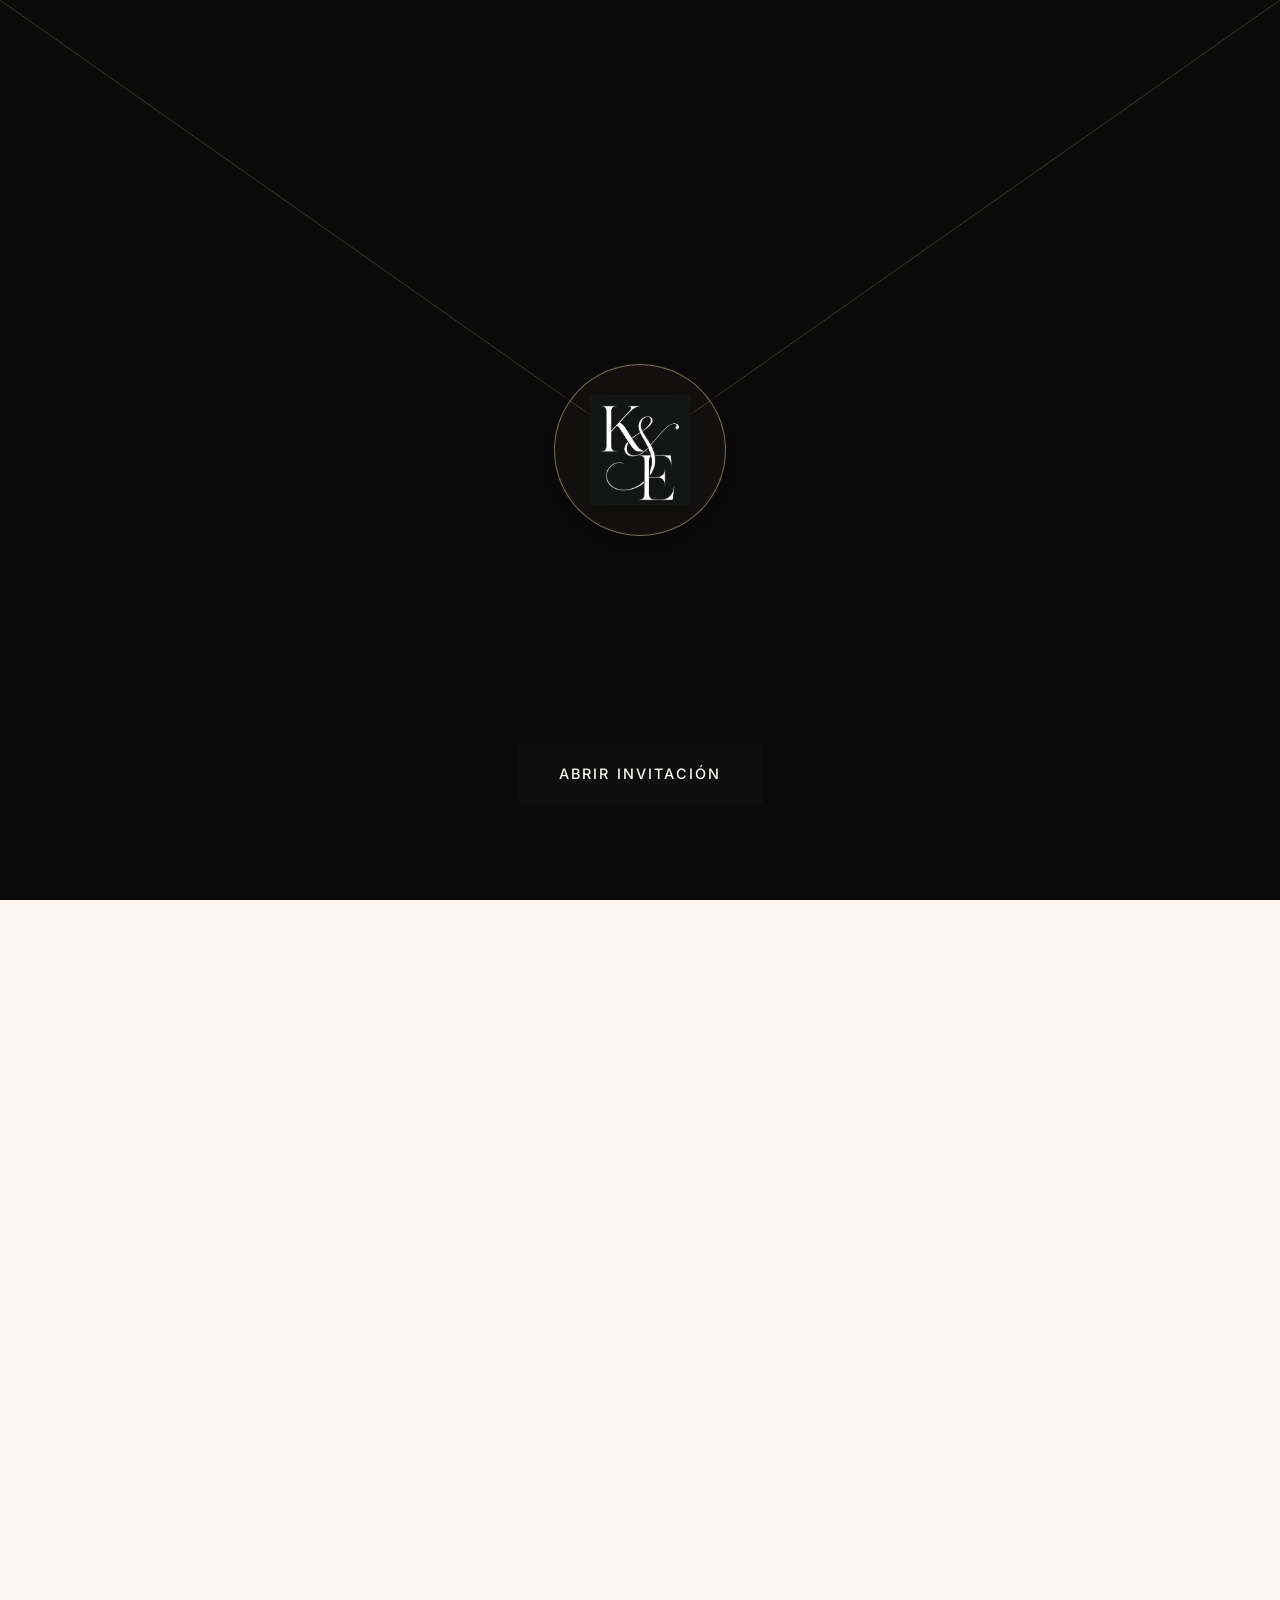
==== index.html @ 010a0eb9 "Audio: self-hosted mp3 en el repo (5MB) - Agrega assets/audio/volvi-a-nacer.mp3 - <audio> vuelve a l" ====
<!DOCTYPE html>
<html lang="es-SV">
<head>
  <meta charset="UTF-8">
  <meta name="viewport" content="width=device-width, initial-scale=1.0, viewport-fit=cover">
  <meta name="theme-color" content="#0A0A0A">
  <meta name="description" content="Karlita Cárcamo & Edgardo Zamora · Domingo 16 de agosto de 2026 · Hilton San Salvador">
  <meta name="robots" content="noindex, nofollow">

  <meta property="og:title" content="Karlita & Edgardo · 16.08.2026">
  <meta property="og:description" content="Nuestra boda. Hilton San Salvador.">
  <meta property="og:image" content="https://zcwedding.com/assets/og.png">
  <meta property="og:image:width" content="1200">
  <meta property="og:image:height" content="630">
  <meta property="og:type" content="website">
  <meta property="og:url" content="https://zcwedding.com">
  <meta property="og:locale" content="es_SV">
  <meta name="twitter:card" content="summary_large_image">
  <meta name="twitter:image" content="https://zcwedding.com/assets/og.png">

  <title>Karlita & Edgardo · 16 · 08 · 2026</title>

  <link rel="icon" type="image/png" href="/assets/monograma.png">

  <link rel="preconnect" href="https://fonts.googleapis.com">
  <link rel="preconnect" href="https://fonts.gstatic.com" crossorigin>
  <link rel="stylesheet" href="https://fonts.googleapis.com/css2?family=DM+Serif+Display:ital@0;1&family=Inter:wght@400;500;600&family=Cormorant+Garamond:ital,wght@0,400;0,500;0,600;1,400;1,500&display=swap">

  <link rel="stylesheet" href="/styles/main.css">
</head>
<body class="no-scroll">

  <!-- ─────────────────────────────────────────────
       Pantalla de Entrada (Entry Overlay)
       Resuelve el bloqueo de autoplay de audio.
       ───────────────────────────────────────────── -->
  <div class="entry-overlay" id="entry-overlay">
    <!-- Solapa: 2 líneas diagonales desde el centro hasta las esquinas superiores + sello.
         Se levanta rotando con el borde superior de la pantalla como pivote. -->
    <div class="entry-flap" id="entry-flap" aria-hidden="true">
      <svg class="entry-flap__lines" viewBox="0 0 100 100" preserveAspectRatio="none">
        <line x1="0" y1="0" x2="50" y2="50" />
        <line x1="100" y1="0" x2="50" y2="50" />
      </svg>
      <div class="entry-flap__seal">
        <img src="/assets/monograma.png" alt="Karlita & Edgardo">
      </div>
    </div>

    <div class="entry-overlay__content">
      <button class="btn btn--solid" id="btn-open-invite">Abrir Invitación</button>
    </div>
  </div>

  <!-- ─────────────────────────────────────────────
       Reproductor de música de fondo
       Audio MP3 self-hosted (sin dependencias externas).
       Cuelga fija en la esquina; el usuario decide cuándo activar.
       ───────────────────────────────────────────── -->
  <div class="music-player" id="music-player" data-state="paused">
    <button class="music-player__btn" id="music-toggle" type="button" aria-label="Reproducir música de fondo">
      <span class="music-player__icon" aria-hidden="true">
        <svg class="icon-play" width="14" height="14" viewBox="0 0 14 14" fill="currentColor"><path d="M3 1.5v11l9-5.5z"/></svg>
        <svg class="icon-pause" width="14" height="14" viewBox="0 0 14 14" fill="currentColor"><path d="M3 1.5h3v11H3zm5 0h3v11H8z"/></svg>
      </span>
      <span class="music-player__meta">
        <span class="music-player__track">Volví a Nacer</span>
        <span class="music-player__artist">Carlos Vives</span>
      </span>
    </button>
    <audio id="bg-audio" src="/assets/audio/volvi-a-nacer.mp3" preload="auto" loop playsinline></audio>
  </div>

  <!-- ─────────────────────────────────────────────
       1. HERO · Tarjeta de invitación
       ───────────────────────────────────────────── -->
  <section class="hero" id="hero">
    <div class="hero__bg" aria-hidden="true"></div>
    <div class="hero__overlay" aria-hidden="true"></div>

    <div class="hero__inner">
      <h1 class="hero__title">
        <span class="hero__title-line">KARLITA</span>
        <span class="hero__title-amp" aria-hidden="true">&</span>
        <span class="hero__title-line">EDGARDO</span>
      </h1>
      <p class="hero__tagline">Nos casamos</p>
    </div>
  </section>

  <!-- ─────────────────────────────────────────────
       2. PADRES · Bendición
       ───────────────────────────────────────────── -->
  <section class="parents" id="padres">
    <p class="kicker">Con la bendición de nuestros padres</p>

    <div class="parents__grid">
      <div class="parents__col">
        <p class="parents__role">Padres de la novia</p>
        <p class="parents__name">Carlos Rubén Cárcamo</p>
        <p class="parents__name">Graciela Margarita de Cárcamo <span class="parents__cross" aria-label="finada">†</span></p>
      </div>

      <div class="parents__divider" aria-hidden="true"></div>

      <div class="parents__col">
        <p class="parents__role">Padres del novio</p>
        <p class="parents__name">Edgard Armando Zamora</p>
        <p class="parents__name">Julia del Carmen de Zamora</p>
      </div>
    </div>
  </section>

  <!-- ─────────────────────────────────────────────
       3. SAVE THE DATE · Invitación + cuenta regresiva
       ───────────────────────────────────────────── -->
  <section class="save-date" id="save-the-date">
    <div class="save-date__bg" aria-hidden="true"></div>
    <div class="save-date__overlay" aria-hidden="true"></div>
    <div class="save-date__inner">
      <p class="kicker kicker--light save-date__kicker">Acompáñanos a celebrar el día más importante de nuestras vidas</p>

      <div class="save-date__body">
      <p class="save-date__date">Domingo 16 de agosto de 2026 · 4:00 PM</p>
      <p class="save-date__place">Hotel Hilton, San Salvador</p>

      <div class="timer" id="timer" aria-live="polite">
        <div class="timer__unit">
          <span class="timer__num" data-unit="days">—</span>
          <span class="timer__label">Días</span>
        </div>
        <div class="timer__sep" aria-hidden="true"></div>
        <div class="timer__unit">
          <span class="timer__num" data-unit="hours">—</span>
          <span class="timer__label">Horas</span>
        </div>
        <div class="timer__sep" aria-hidden="true"></div>
        <div class="timer__unit">
          <span class="timer__num" data-unit="minutes">—</span>
          <span class="timer__label">Minutos</span>
        </div>
        <div class="timer__sep" aria-hidden="true"></div>
        <div class="timer__unit">
          <span class="timer__num" data-unit="seconds">—</span>
          <span class="timer__label">Segundos</span>
        </div>
      </div>

      <div class="save-date__actions">
        <a class="btn btn--ghost-light" href="#" id="btn-google-cal" target="_blank" rel="noopener">Agregar a Google Calendar</a>
      </div>
      </div>
    </div>
  </section>

  <!-- ─────────────────────────────────────────────
       5. STORY · Tres capítulos visuales
       ───────────────────────────────────────────── -->
  <section class="story" id="historia">
    <article class="story__chapter">
      <figure class="story__figure">
        <img src="/photos/story-1.jpg" alt="" loading="lazy">
      </figure>
      <div class="story__copy">
        <p class="kicker">Capítulo I</p>
        <h3 class="story__heading">Un sí en cada sonrisa</h3>
        <p class="story__body">Hay días que parecen comunes hasta que ya no lo son. El nuestro fue uno de esos.</p>
      </div>
    </article>

    <article class="story__chapter story__chapter--reverse">
      <figure class="story__figure">
        <img src="/photos/story-2.jpg" alt="" loading="lazy">
      </figure>
      <div class="story__copy">
        <p class="kicker">Capítulo II</p>
        <h3 class="story__heading">La complicidad</h3>
        <p class="story__body">Aprendimos que el amor también es una broma compartida, una mirada que dice todo sin hablar.</p>
      </div>
    </article>

    <article class="story__chapter">
      <figure class="story__figure">
        <img src="/photos/story-3.jpg" alt="" loading="lazy">
      </figure>
      <div class="story__copy">
        <p class="kicker">Capítulo III</p>
        <h3 class="story__heading">Y luego el siempre</h3>
        <p class="story__body">Decidimos que esta historia no termine — solo cambie de capítulo. El próximo se escribe el 16 de agosto.</p>
      </div>
    </article>
  </section>

  <!-- ─────────────────────────────────────────────
       6. DETALLES · Pareo de close-ups
       ───────────────────────────────────────────── -->
  <section class="details" aria-label="Detalles">
    <figure class="details__figure">
      <img src="/photos/detail-1.jpg" alt="" loading="lazy">
    </figure>
    <figure class="details__figure">
      <img src="/photos/detail-2.jpg" alt="" loading="lazy">
    </figure>
  </section>

  <!-- ─────────────────────────────────────────────
       7. ITINERARIO · El día
       ───────────────────────────────────────────── -->
  <section class="agenda" id="itinerario">
    <header class="section__head">
      <p class="kicker">El día</p>
      <h2 class="section__title">Itinerario</h2>
    </header>

    <ol class="agenda__list">
      <li class="agenda__item agenda__item--accent">
        <span class="agenda__time">4:30 <em>PM</em></span>
        <div class="agenda__body">
          <h4>Ceremonia</h4>
          <p>Terraza Mesoamérica</p>
        </div>
      </li>
      <li class="agenda__item">
        <span class="agenda__time">5:30 <em>PM</em></span>
        <div class="agenda__body">
          <h4>Coctel de bienvenida</h4>
          <p>Antesala del Salón Mesoamérica</p>
        </div>
      </li>
      <li class="agenda__item">
        <span class="agenda__time">6:30 <em>PM</em></span>
        <div class="agenda__body">
          <h4>Entrada y primer baile de los esposos</h4>
          <p>Salón Mesoamérica 2 y 3</p>
        </div>
      </li>
      <li class="agenda__item">
        <span class="agenda__time">7:00 <em>PM</em></span>
        <div class="agenda__body">
          <h4>Brindis y cena</h4>
          <p>Salón Mesoamérica 2 y 3</p>
        </div>
      </li>
      <li class="agenda__item">
        <span class="agenda__time">8:00 <em>PM</em></span>
        <div class="agenda__body">
          <h4>Apertura de pista</h4>
          <p>Salón Mesoamérica 2 y 3</p>
        </div>
      </li>
      <li class="agenda__item">
        <span class="agenda__time">9:30 <em>PM</em></span>
        <div class="agenda__body">
          <h4>La hora dulce</h4>
          <p>Pastel y postres</p>
        </div>
      </li>
      <li class="agenda__item">
        <span class="agenda__time">10:00 <em>PM</em></span>
        <div class="agenda__body">
          <h4>Carnaval</h4>
          <p>Salón Mesoamérica 2 y 3</p>
        </div>
      </li>
      <li class="agenda__item">
        <span class="agenda__time">11:00 <em>PM</em></span>
        <div class="agenda__body">
          <h4>Cierre</h4>
        </div>
      </li>
    </ol>
  </section>

  <!-- ─────────────────────────────────────────────
       8. LUGAR · Hilton San Salvador
       ───────────────────────────────────────────── -->
  <section class="venue" id="lugar">
    <div class="venue__media">
      <img src="/photos/venue.jpg" alt="" loading="lazy">
    </div>

    <div class="venue__copy">
      <p class="kicker">El lugar</p>
      <h2 class="section__title">Hilton San Salvador</h2>
      <p class="venue__address">
        Av. Las Magnolias y Bvd. del Hipódromo<br>
        Colonia San Benito · San Salvador, El Salvador
      </p>

      <dl class="venue__detail">
        <dt>Ceremonia</dt>
        <dd>Terraza Mesoamérica</dd>
      </dl>
      <dl class="venue__detail">
        <dt>Recepción</dt>
        <dd>Salón Mesoamérica 2 y 3</dd>
      </dl>

      <a class="btn btn--ghost" href="https://www.google.com/maps/dir/?api=1&destination=Hilton+San+Salvador+El+Salvador" target="_blank" rel="noopener">Cómo llegar</a>
    </div>
  </section>

  <!-- ─────────────────────────────────────────────
       9. DRESS CODE · Formal o Noche Formal
       ───────────────────────────────────────────── -->
  <section class="dress" id="dress-code">
    <div class="dress__media">
      <img src="/photos/dress-code.jpg" alt="" loading="lazy">
    </div>

    <div class="dress__copy">
      <p class="kicker">Etiqueta</p>
      <h2 class="section__title">Formal</h2>
      <p class="dress__lead">Queremos que todos se vean y se sientan increíbles esa noche.</p>

      <ul class="dress__rules">
        <li class="dress__rule">
          <span class="dress__rule-label">Ellas</span>
          <span class="dress__rule-text">Vestido de noche elegante o conjunto de dos piezas. Colores oscuros o metálicos.</span>
        </li>
        <li class="dress__rule">
          <span class="dress__rule-label">Ellos</span>
          <span class="dress__rule-text">Traje oscuro (negro, azul marino o gris marengo), camisa clara, corbata y zapatos de vestir.</span>
        </li>
      </ul>

      <p class="dress__note">Por favor evita blanco, marfil y beige claro — esos tonos los reservamos para la novia.</p>

      <a class="btn btn--ghost" href="https://www.pinterest.com/karlacarcamo030/boda-egakarlita/?invite_code=60cd8a89016248ddac18e7e036de8149&sender=439523382292173912" id="btn-pinterest" target="_blank" rel="noopener">Ver inspiración en Pinterest →</a>
    </div>
  </section>

  <!-- ─────────────────────────────────────────────
       10. MESA DE REGALOS · Lluvia de sobres
       ───────────────────────────────────────────── -->
  <section class="gift">
    <div class="gift__inner">
      <p class="kicker">Muestras de afecto</p>
      <h2 class="section__title">Lluvia de sobres</h2>
      <p>Tu presencia es el mejor regalo que podríamos pedir. Si deseas acompañarnos con un detalle, agradecemos de corazón tu gesto en regalo de sobre el día del evento.</p>
    </div>
  </section>

  <!-- ─────────────────────────────────────────────
       11. SOLO ADULTOS · Nota
       ───────────────────────────────────────────── -->
  <aside class="note" aria-label="Nota">
    <p class="note__text">Una noche pensada para adultos. Gracias por entenderlo.</p>
  </aside>

  <!-- ─────────────────────────────────────────────
       12. RSVP · Confirmación de asistencia
       ───────────────────────────────────────────── -->
  <section class="rsvp" id="rsvp">
    <header class="section__head">
      <p class="kicker">Confirmar asistencia</p>
      <h2 class="section__title">¿Nos acompañas?</h2>
      <p class="section__sub">Por favor confirma antes del <strong>19 de julio de 2026</strong>.</p>
    </header>

    <form class="rsvp__form" id="rsvp-form" novalidate>
      <!-- Selector de asistencia -->
      <div class="form-group">
        <label>¿Podrás acompañarnos?</label>
        <div class="attendance-toggle">
          <label class="attendance-option">
            <input type="radio" name="attendance" value="yes" required>
            <span class="attendance-box">Asistiré</span>
          </label>
          <label class="attendance-option">
            <input type="radio" name="attendance" value="no" required>
            <span class="attendance-box">No podré asistir</span>
          </label>
        </div>
      </div>

      <!-- Campos condicionales para el "SÍ" -->
      <div id="rsvp-yes-fields" class="rsvp-conditional" style="display: none;">
        <p class="rsvp__thanks">¡Qué alegría que nos acompañes! Por favor llena tus datos:</p>
        <div class="form-grid">
          <div class="form-group">
            <label for="first-name">Nombre</label>
            <input type="text" id="first-name" name="first-name" placeholder="Tu nombre">
          </div>
          <div class="form-group">
            <label for="last-name">Apellido</label>
            <input type="text" id="last-name" name="last-name" placeholder="Tu apellido">
          </div>
        </div>

        <div class="form-group">
          <label for="email">Correo electrónico</label>
          <input type="email" id="email" name="email" placeholder="tucorreo@ejemplo.com" autocomplete="email">
        </div>

        <div class="form-group">
          <label for="phone">Número de teléfono</label>
          <input type="tel" id="phone" name="phone" placeholder="7000-0000">
        </div>

        <div class="form-group">
          <label for="yes-message">Puedes felicitar a los novios acá</label>
          <textarea id="yes-message" name="yes-message" rows="3" placeholder="Escribe tu mensaje..."></textarea>
        </div>
      </div>

      <!-- Campos condicionales para el "NO" -->
      <div id="rsvp-no-fields" class="rsvp-conditional" style="display: none;">
        <p class="rsvp__thanks">Te extrañaremos, pero gracias por informarnos. Déjanos tus datos:</p>
        <div class="form-grid">
          <div class="form-group">
            <label for="no-first-name">Nombre</label>
            <input type="text" id="no-first-name" name="no-first-name" placeholder="Tu nombre">
          </div>
          <div class="form-group">
            <label for="no-last-name">Apellido</label>
            <input type="text" id="no-last-name" name="no-last-name" placeholder="Tu apellido">
          </div>
        </div>
        <div class="form-group">
          <label for="no-message">Puedes felicitar a los novios acá</label>
          <textarea id="no-message" name="no-message" rows="3" placeholder="Escribe tu mensaje..."></textarea>
        </div>
      </div>

      <button type="submit" class="btn btn--solid" id="btn-rsvp-submit">Enviar respuesta</button>

      <p class="form-mock-note">Tu confirmación ayuda a Karlita y Edgardo a planificar mejor los detalles.</p>
    </form>
  </section>

  <!-- ─────────────────────────────────────────────
       13. SUGERENCIA DE CANCIÓN
       ───────────────────────────────────────────── -->
  <section class="music-suggestion" id="musica">
    <div class="music-suggestion__media">
      <img src="/photos/music.jpg" alt="" loading="lazy">
    </div>

    <div class="music-suggestion__copy">
      <p class="kicker">Tu canción para la fiesta</p>
      <h2 class="section__title">Sugiere una canción</h2>
      <p>Cuéntanos qué quieres bailar esa noche. Karlita y Edgardo revisan cada sugerencia antes de agregarla al playlist.</p>

      <!-- Gate de login (visible sin sesión) -->
      <div class="auth-gate" data-auth-gate hidden>
        <p class="auth-gate__text">Inicia sesión con Google para sugerir canciones.</p>
        <button type="button" class="btn btn--google" data-google-login>
          <svg class="g-icon" width="18" height="18" viewBox="0 0 18 18" aria-hidden="true"><path fill="#4285F4" d="M17.64 9.2c0-.64-.06-1.25-.16-1.84H9v3.48h4.84a4.14 4.14 0 0 1-1.8 2.72v2.26h2.92c1.7-1.57 2.68-3.88 2.68-6.62z"/><path fill="#34A853" d="M9 18c2.43 0 4.47-.8 5.96-2.18l-2.92-2.26c-.8.54-1.84.86-3.04.86-2.34 0-4.32-1.58-5.02-3.7H.96v2.34A9 9 0 0 0 9 18z"/><path fill="#FBBC05" d="M3.98 10.72a5.4 5.4 0 0 1 0-3.44V4.94H.96a9 9 0 0 0 0 8.12l3.02-2.34z"/><path fill="#EA4335" d="M9 3.58c1.32 0 2.5.46 3.44 1.35l2.58-2.58A9 9 0 0 0 .96 4.94l3.02 2.34C4.68 5.16 6.66 3.58 9 3.58z"/></svg>
          Continuar con Google
        </button>
        <p class="auth-gate__msg" data-auth-msg aria-live="polite"></p>
      </div>

      <!-- Contenido protegido (visible con sesión) -->
      <div class="auth-protected" data-auth-protected hidden>
        <form class="music-suggestion__form" id="song-form" novalidate>
          <div class="form-group">
            <label for="song-search">Buscar en Spotify</label>
            <input type="text" id="song-search" name="song-search" placeholder="Nombre de la canción o artista">
          </div>
          <button type="submit" class="btn btn--ghost">Buscar</button>
        </form>
        <ul class="song-results" id="song-results" aria-live="polite"></ul>
        <p class="song-feedback" id="song-feedback" aria-live="polite"></p>
      </div>
    </div>
  </section>

  <!-- ─────────────────────────────────────────────
       14. GALERÍA · Adelanto
       ───────────────────────────────────────────── -->
  <section class="gallery-teaser">
    <div class="gallery-teaser__media">
      <img src="/photos/gallery-teaser.jpg" alt="" loading="lazy">
    </div>

    <div class="gallery-teaser__copy">
      <p class="kicker">Galería</p>
      <h2 class="section__title">Tus fotos del día</h2>
      <p>Después de la boda podrás subir tus fotos y verlas en una galería privada. Karlita y Edgardo verán todas las que tomaron sus invitados.</p>
      <a class="btn btn--ghost" href="/gallery.html">Abrir galería</a>
    </div>
  </section>

  <!-- ─────────────────────────────────────────────
       15. CIERRE · Nos vemos
       ───────────────────────────────────────────── -->
  <section class="closing">
    <div class="closing__bg" aria-hidden="true"></div>
    <div class="closing__overlay" aria-hidden="true"></div>

    <div class="closing__inner">
      <p class="kicker kicker--light">Nos vemos en nuestra boda</p>
      
      <div class="closing__logo-container">
        <img src="/assets/monograma.png" alt="Karlita & Edgardo Logo" class="closing__logo">
      </div>

      <div class="closing__footer-info">
        <p class="footer__date">16 · 08 · 2026</p>
        <p class="footer__credit">San Salvador, El Salvador</p>
      </div>
    </div>
  </section>

  <script src="/scripts/config.js"></script>
  <script src="/scripts/main.js" defer></script>
  <script src="/scripts/auth.js" type="module"></script>
</body>
</html>
---- styles/main.css ----
/* ============================================================
   Karlita & Edgardo · 16.08.2026
   Estilos principales — fase 1 (estática, sin animaciones)
   ============================================================ */

/* -----------------------------
   1. TOKENS DE DISEÑO
   ----------------------------- */

:root {
  /* Paleta — blanco y negro con acentos dorados restraint */
  --black: #0A0A0A;
  --white: #FFFFFF;
  --paper: #FAF7F2;
  --paper-deep: #F2EDE4;
  --ink: #0E0E0E;
  --ink-soft: #2A2A2A;
  --grey-100: #ECEAE5;
  --grey-200: #D8D4CC;
  --grey-300: #B8B3A9;
  --grey-500: #6F6A60;
  --grey-700: #2F2C26;

  /* Dorado — siempre comedido, nunca chillón */
  --gold: #B89758;
  --gold-light: #D4B57F;
  --gold-dark: #8E723F;

  /* Tipografía */
  --font-display: "DM Serif Display", "Playfair Display", Georgia, serif;
  --font-italic: "Cormorant Garamond", "DM Serif Display", Georgia, serif;
  --font-body: "Inter", system-ui, -apple-system, "Segoe UI", sans-serif;

  --type-mega: clamp(4.5rem, 16vw, 14rem);
  --type-display-1: clamp(3rem, 8vw, 6rem);
  --type-display-2: clamp(2.25rem, 5vw, 4rem);
  --type-display-3: clamp(1.5rem, 3vw, 2.25rem);
  --type-h3: clamp(1.5rem, 2.5vw, 2rem);
  --type-body: 1.0625rem;
  --type-small: 0.9375rem;
  --type-caption: 0.8125rem;
  --type-kicker: 0.6875rem;

  --tracking-tight: -0.02em;
  --tracking-normal: 0;
  --tracking-wide: 0.04em;
  --tracking-display: 0.22em;
  --tracking-mega: 0.4em;

  --leading-tight: 1.05;
  --leading-snug: 1.25;
  --leading-normal: 1.5;
  --leading-loose: 1.7;

  /* Espaciado */
  --s-1: 0.25rem;
  --s-2: 0.5rem;
  --s-3: 0.75rem;
  --s-4: 1rem;
  --s-5: 1.5rem;
  --s-6: 2rem;
  --s-7: 2.5rem;
  --s-8: 3rem;
  --s-10: 4rem;
  --s-12: 6rem;
  --s-14: 7rem;
  --s-16: 8rem;
  --s-20: 10rem;
  --s-24: 14rem;
  --s-32: 18rem;

  /* Layout */
  --max-width: 1280px;
  --max-text: 42rem;
  --gutter: clamp(1.25rem, 5vw, 5rem);

  /* Easings (definidos ahora, se usan en fase 3) */
  --ease-out: cubic-bezier(0.23, 1, 0.32, 1);
  --ease-in-out: cubic-bezier(0.77, 0, 0.175, 1);
  --ease-drawer: cubic-bezier(0.32, 0.72, 0, 1);

  /* Transiciones cortas — solo hover/press */
  --t-fast: 160ms;
  --t-base: 220ms;
  --t-slow: 400ms;

  /* Sombra de texto para legibilidad sobre fotos oscuras */
  --text-shadow-soft: 0 1px 8px rgba(0,0,0,0.55), 0 2px 20px rgba(0,0,0,0.3);
  --text-shadow-strong: 0 1px 4px rgba(0,0,0,0.7), 0 3px 16px rgba(0,0,0,0.45);

  /* Blanco sobre foto — elegante, sin ser crudo */
  --on-photo-primary:   rgba(255,255,255,0.97);
  --on-photo-secondary: rgba(255,255,255,0.82);
  --on-photo-muted:     rgba(255,255,255,0.58);

  /* Fotos — variables para permitir override por sección o tema */
  --photo-hero: url("/photos/hero.jpg");
  --photo-monogram: url("/photos/monogram-bg.jpg");
  --photo-countdown: url("/photos/countdown.jpg");
  --photo-closing: url("/photos/closing.jpg");
  --photo-footer: url("/photos/footer.jpg");
}

/* -----------------------------
   2. RESET + BASE
   ----------------------------- */

*,
*::before,
*::after {
  box-sizing: inherit;
  margin: 0;
  padding: 0;
}

html {
  box-sizing: border-box;
  scroll-behavior: smooth;
  overflow-x: hidden;
  -webkit-text-size-adjust: 100%;
}

body {
  font-family: var(--font-body);
  font-size: var(--type-body);
  line-height: var(--leading-normal);
  color: var(--ink);
  background: var(--paper);
  -webkit-font-smoothing: antialiased;
  -moz-osx-font-smoothing: grayscale;
  text-rendering: optimizeLegibility;
  font-feature-settings: "kern" 1, "liga" 1, "calt" 1;
  font-optical-sizing: auto;
  overflow-x: hidden;
  min-width: 320px;
}

/* Headings and serif display take additional opentype features */
h1, h2, h3, h4, h5, h6,
.section__title,
.story__heading,
.countdown__date,
.names-display__type,
.parents__name,
.agenda__time,
.venue__detail dd,
.footer__date,
.timer__num {
  font-feature-settings: "kern" 1, "liga" 1, "dlig" 1, "calt" 1;
}

/* Numbers: lining tabular figures so the countdown and agenda don't wobble */
.timer__num,
.agenda__time,
.footer__date,
.hero__date {
  font-variant-numeric: lining-nums tabular-nums;
}

.no-scroll {
  overflow: hidden !important;
  height: 100vh;
}

/* ─────────────────────────────────────────────
   PANTALLA DE ENTRADA
   ───────────────────────────────────────────── */

.entry-overlay {
  position: fixed;
  inset: 0;
  background: var(--black);
  z-index: 9999;
  display: flex;
  align-items: center;
  justify-content: center;
  text-align: center;
  padding: var(--s-8);
  transition: opacity 1.2s cubic-bezier(0.4, 0, 0.2, 1),
              visibility 1.2s cubic-bezier(0.4, 0, 0.2, 1);
}

.entry-overlay.is-hidden {
  opacity: 0;
  visibility: hidden;
  pointer-events: none;
}

.entry-overlay {
  perspective: 1400px;
  background: transparent;
}

/* Fondo oscuro (la "carta"): se desvanece aparte, NO rota */
.entry-overlay::before {
  content: "";
  position: absolute;
  inset: 0;
  background: var(--black);
  z-index: 0;
  /* El fondo (la "carta") espera a que la solapa termine de abrir (1100ms) y luego revela el hero */
  transition: opacity 650ms var(--ease-out) 1150ms;
}

.entry-overlay__content {
  position: absolute;
  left: 50%;
  bottom: clamp(2rem, 12vh, 6rem);
  transform: translateX(-50%);
  z-index: 2;
  display: flex;
  flex-direction: column;
  align-items: center;
  transition: opacity var(--t-base) var(--ease-out);
}

.entry-overlay .btn {
  padding: 1.15rem 2.5rem;
  font-size: 0.9rem;
  letter-spacing: 0.15em;
}

/* ---- Solapa: SOLO líneas + sello (sin fondo). Rota como una solapa ---- */
.entry-flap {
  position: absolute;
  inset: 0;
  z-index: 1;
  transform-origin: top center;
  transform: rotateX(0deg);
  /* Rota completo (1100ms); el sello+líneas solo se desvanecen al final */
  transition: transform 1100ms var(--ease-in-out), opacity 400ms var(--ease-out) 1150ms;
  will-change: transform;
}

/* Las 2 líneas van del centro a cada esquina superior */
.entry-flap__lines {
  position: absolute;
  inset: 0;
  width: 100%;
  height: 100%;
}

.entry-flap__lines line {
  stroke: var(--gold);
  stroke-opacity: 0.32;
  stroke-width: 1;
  vector-effect: non-scaling-stroke;
}

/* El sello circular, donde convergen las líneas (centro) */
.entry-flap__seal {
  position: absolute;
  top: 50%;
  left: 50%;
  transform: translate(-50%, -50%);
  width: clamp(116px, 24vw, 172px);
  aspect-ratio: 1;
  border-radius: 50%;
  border: 1px solid rgba(212, 181, 127, 0.55);
  display: flex;
  align-items: center;
  justify-content: center;
  background: rgba(212, 181, 127, 0.04);
  box-shadow: 0 0 0 6px rgba(10, 10, 10, 0.5), 0 6px 26px rgba(0, 0, 0, 0.5);
}

.entry-flap__seal img {
  width: 60%;
  filter: invert(1) drop-shadow(0 2px 10px rgba(0, 0, 0, 0.5));
  mix-blend-mode: screen;
}

/* ---- Apertura: las líneas + el sello se levantan hacia afuera ---- */
.entry-overlay.is-opening::before {
  opacity: 0;
}

.entry-overlay.is-opening .entry-flap {
  transform: rotateX(180deg);
  opacity: 0;
}

.entry-overlay.is-opening .entry-overlay__content {
  opacity: 0;
  pointer-events: none;
}

img,
picture,
video {
  display: block;
  max-width: 100%;
  height: auto;
}

button {
  font: inherit;
  color: inherit;
  background: none;
  border: 0;
  cursor: pointer;
}

a {
  color: inherit;
  text-decoration: none;
}

ol,
ul {
  list-style: none;
}

::selection {
  background: var(--gold);
  color: var(--black);
}

/* -----------------------------
   3. PRIMITIVAS REUTILIZABLES
   ----------------------------- */

.kicker {
  font-family: var(--font-body);
  font-size: var(--type-kicker);
  font-weight: 500;
  letter-spacing: var(--tracking-display);
  text-transform: uppercase;
  color: var(--grey-500);
  display: inline-block;
}

.kicker::before,
.kicker::after {
  content: "·";
  margin: 0 var(--s-3);
  color: var(--gold);
}

.kicker--light {
  color: var(--on-photo-secondary);
  text-shadow: var(--text-shadow-soft);
}

.kicker--light::before,
.kicker--light::after {
  color: var(--gold-light);
  text-shadow: none;
}

.section__head {
  text-align: center;
  max-width: var(--max-text);
  margin: 0 auto var(--s-10);
}

.section__title {
  font-family: var(--font-display);
  font-weight: 400;
  font-size: var(--type-display-2);
  line-height: var(--leading-tight);
  letter-spacing: var(--tracking-tight);
  color: var(--ink);
  margin-top: var(--s-4);
  text-wrap: balance;
}

.section__sub {
  margin-top: var(--s-5);
  color: var(--grey-500);
  font-size: var(--type-small);
  line-height: var(--leading-normal);
}

.section__sub strong {
  color: var(--ink);
  font-weight: 500;
}

/* Botones */
.btn {
  display: inline-flex;
  align-items: center;
  justify-content: center;
  gap: var(--s-2);
  padding: 0.95em 2em;
  font-family: var(--font-body);
  font-size: var(--type-small);
  font-weight: 500;
  letter-spacing: var(--tracking-wide);
  text-transform: uppercase;
  border: 1px solid transparent;
  border-radius: 0;
  transition:
    background-color var(--t-fast) var(--ease-out),
    color var(--t-fast) var(--ease-out),
    border-color var(--t-fast) var(--ease-out),
    transform var(--t-fast) var(--ease-out);
  text-align: center;
  white-space: nowrap;
}

.btn:active {
  transform: scale(0.97);
}

.btn--solid {
  background: var(--ink);
  color: var(--paper);
  border-color: var(--ink);
}

.btn--solid:hover {
  background: var(--gold-dark);
  border-color: var(--gold-dark);
}

.btn--ghost {
  background: transparent;
  color: var(--ink);
  border-color: var(--ink);
}

.btn--ghost:hover {
  background: var(--ink);
  color: var(--paper);
}

.btn--ghost-light {
  background: transparent;
  color: var(--paper);
  border-color: var(--paper);
}

.btn--ghost-light:hover {
  background: var(--paper);
  color: var(--ink);
}

/* Marcador de placeholder visible — desaparecerá cuando se conecte el contenido real */
.placeholder {
  margin-top: var(--s-3);
  font-size: var(--type-caption);
  font-style: italic;
  color: var(--gold);
  opacity: 0.7;
}

.form-mock-note {
  margin-top: var(--s-5);
  font-size: var(--type-caption);
  font-style: italic;
  color: var(--grey-300);
}

/* Foco accesible */
:focus-visible {
  outline: 2px solid var(--gold);
  outline-offset: 3px;
}

/* -----------------------------
   4. MONOGRAMA
   ----------------------------- */

.monogram {
  display: inline-flex;
  align-items: baseline;
  gap: var(--s-3);
  font-family: var(--font-italic);
  font-style: italic;
  font-weight: 500;
  font-size: 1.5rem;
  letter-spacing: var(--tracking-wide);
  color: var(--gold);
}

.monogram__letter {
  font-style: italic;
}

.monogram__amp {
  font-family: var(--font-italic);
  font-style: italic;
  font-weight: 400;
  color: var(--gold);
  font-size: 1.4em;
  transform: translateY(-0.1em);
}

.monogram--small {
  font-size: 1.25rem;
}

.monogram--light {
  color: var(--gold-light);
}

/* -----------------------------
   5. REPRODUCTOR DE MÚSICA
   ----------------------------- */

.music-player {
  position: fixed;
  top: clamp(0.75rem, 2vw, 1.5rem);
  right: clamp(0.75rem, 2vw, 1.5rem);
  z-index: 100;
  background: rgba(14, 14, 14, 0.88);
  backdrop-filter: blur(16px);
  -webkit-backdrop-filter: blur(16px);
  border: 1px solid rgba(212, 181, 127, 0.3);
  box-shadow: 0 4px 24px rgba(0, 0, 0, 0.4);
  border-radius: 40px;
  transition: border-color var(--t-base) var(--ease-out),
              box-shadow var(--t-base) var(--ease-out);
}

.music-player:hover {
  border-color: rgba(212, 181, 127, 0.6);
  box-shadow: 0 6px 32px rgba(0, 0, 0, 0.5);
}

.music-player__btn {
  display: flex;
  align-items: center;
  gap: var(--s-3);
  padding: 0.5rem 1rem 0.5rem 0.625rem;
  color: var(--paper);
  transition: opacity var(--t-fast) var(--ease-out);
}

.music-player__btn:hover {
  opacity: 0.9;
}

.music-player__icon {
  display: inline-flex;
  align-items: center;
  justify-content: center;
  width: 26px;
  height: 26px;
  border: 1px solid var(--gold);
  border-radius: 50%;
  color: var(--gold);
  flex-shrink: 0;
}

.music-player__icon .icon-pause {
  display: none;
}

.music-player[data-state="playing"] .icon-play {
  display: none;
}

.music-player[data-state="playing"] .icon-pause {
  display: block;
}

.music-player[data-state="playing"] .music-player__icon {
  background: rgba(212, 181, 127, 0.12);
}

.music-player[data-state="loading"] .music-player__icon {
  animation: music-pulse 1.2s ease-in-out infinite;
}

.music-player[data-state="error"] {
  opacity: 0.5;
  pointer-events: none;
}

@keyframes music-pulse {
  0%, 100% { opacity: 1; }
  50% { opacity: 0.45; }
}

.music-player__meta {
  display: flex;
  flex-direction: column;
  text-align: left;
  line-height: 1.2;
}

.music-player__track {
  font-family: var(--font-italic);
  font-style: italic;
  font-size: 0.875rem;
  color: var(--paper);
}

.music-player__artist {
  font-size: 0.6rem;
  letter-spacing: 0.1em;
  text-transform: uppercase;
  color: var(--gold-light);
}

@media (max-width: 600px) {
  .music-player__meta {
    display: none;
  }
}

/* -----------------------------
   6. HERO
   ----------------------------- */

.hero {
  position: relative;
  min-height: 100vh;
  min-height: 100svh;
  display: flex;
  align-items: flex-end;
  justify-content: center;
  padding: var(--s-10) var(--gutter) clamp(var(--s-10), 9vh, var(--s-16));
  color: var(--paper);
  overflow: hidden;
  isolation: isolate;
}

.hero__bg {
  position: absolute;
  inset: 0;
  background-image: var(--photo-hero);
  background-size: cover;
  background-position: center 45%;
  z-index: -2;
}

.hero__overlay {
  position: absolute;
  inset: 0;
  background: linear-gradient(
    180deg,
    rgba(10, 10, 10, 0.55) 0%,
    rgba(10, 10, 10, 0.25) 35%,
    rgba(10, 10, 10, 0.45) 75%,
    rgba(10, 10, 10, 0.75) 100%
  );
  z-index: -1;
}

.hero__inner {
  text-align: center;
  max-width: min(92vw, 60rem);
  display: flex;
  flex-direction: column;
  align-items: center;
  gap: clamp(var(--s-5), 3vw, var(--s-8));
}

.hero__title {
  font-family: var(--font-display);
  font-weight: 400;
  font-size: clamp(1.5rem, 6.4vw, 7rem);
  line-height: 1;
  letter-spacing: -0.02em;
  color: var(--on-photo-primary);
  display: flex;
  flex-direction: row;
  flex-wrap: nowrap;
  align-items: baseline;
  justify-content: center;
  gap: 0.22em;
  white-space: nowrap;
  text-shadow: var(--text-shadow-strong);
  font-feature-settings: "kern" 1, "liga" 1, "dlig" 1, "ss01" 1;
}

.hero__title-line {
  display: inline-block;
}

.hero__title-amp {
  font-family: var(--font-italic);
  font-style: italic;
  font-weight: 500;
  color: var(--gold-light);
  font-size: 0.78em;
  line-height: 1;
  transform: translateY(-0.06em);
  display: inline-block;
}

.hero__tagline {
  font-family: var(--font-body);
  font-size: clamp(0.875rem, 2.4vw, 1.25rem);
  font-weight: 500;
  letter-spacing: clamp(0.28em, 1vw, 0.5em);
  text-transform: uppercase;
  color: var(--on-photo-primary);
  text-shadow: var(--text-shadow-soft);
  text-indent: clamp(0.28em, 1vw, 0.5em);
}

/* -----------------------------
   7. PADRES
   ----------------------------- */

.parents {
  padding: var(--s-16) var(--gutter);
  text-align: center;
  background: var(--paper);
}

.parents .kicker {
  margin-bottom: var(--s-10);
}

.parents__grid {
  display: grid;
  grid-template-columns: 1fr auto 1fr;
  align-items: center;
  gap: var(--s-10);
  max-width: 56rem;
  margin: 0 auto;
}

.parents__col {
  display: flex;
  flex-direction: column;
  gap: var(--s-3);
}

.parents__role {
  font-size: var(--type-kicker);
  letter-spacing: var(--tracking-display);
  text-transform: uppercase;
  color: var(--grey-500);
  margin-bottom: var(--s-3);
}

.parents__name {
  font-family: var(--font-display);
  font-size: clamp(1.125rem, 1.6vw, 1.5rem);
  font-weight: 400;
  line-height: var(--leading-snug);
  letter-spacing: var(--tracking-tight);
  color: var(--ink);
}

.parents__cross {
  color: var(--gold);
  font-style: normal;
  margin-left: 0.15em;
}

.parents__divider {
  width: 1px;
  height: 80px;
  background: var(--grey-200);
}

@media (max-width: 720px) {
  .parents__grid {
    grid-template-columns: 1fr;
    gap: var(--s-8);
  }
  .parents__divider {
    width: 80px;
    height: 1px;
    margin: 0 auto;
  }
}

/* -----------------------------
   SECTION 3: SAVE THE DATE + cuenta regresiva
   ----------------------------- */

.save-date {
  position: relative;
  min-height: 100vh;
  min-height: 100svh;
  display: flex;
  align-items: stretch;
  padding: clamp(var(--s-8), 7vw, var(--s-12)) var(--gutter) clamp(var(--s-10), 8vw, var(--s-14));
  background: var(--black);
  color: var(--paper);
  text-align: center;
  overflow: hidden;
  isolation: isolate;
}

.save-date__bg {
  position: absolute;
  inset: 0;
  /* Encuadre: las caras quedan en el tercio superior; el texto vive abajo, despejado */
  background: url('/photos/names-bg.jpg') center 18% / cover no-repeat;
  z-index: -2;
}

.save-date__overlay {
  position: absolute;
  inset: 0;
  background: linear-gradient(
    180deg,
    rgba(10, 10, 10, 0.78) 0%,
    rgba(10, 10, 10, 0.6) 45%,
    rgba(10, 10, 10, 0.82) 100%
  );
  z-index: -1;
}

.save-date__inner {
  flex: 1;
  width: 100%;
  max-width: 60rem;
  margin: 0 auto;
  display: flex;
  flex-direction: column;
  align-items: center;
}

/* Kicker arriba, en una sola línea (desktop) */
.save-date__kicker {
  display: block;
  text-align: center;
  white-space: nowrap;
  max-width: none;
  letter-spacing: 0.14em;
  line-height: 1.6;
}

/* Cuerpo (fecha → botón) anclado al fondo de la sección: la mitad superior
   (caras de los novios) queda despejada */
.save-date__body {
  margin-top: auto;
  padding-top: var(--s-8);
  display: flex;
  flex-direction: column;
  align-items: center;
  gap: var(--s-5);
}

.save-date__date {
  font-family: var(--font-italic);
  font-style: italic;
  font-size: clamp(1.125rem, 2vw, 1.625rem);
  color: var(--gold-light);
  letter-spacing: 0.01em;
  text-shadow: var(--text-shadow-soft);
}

.save-date__place {
  font-size: clamp(0.9375rem, 1.4vw, 1.125rem);
  letter-spacing: var(--tracking-wide);
  color: var(--on-photo-secondary);
  text-shadow: var(--text-shadow-soft);
  margin-top: calc(var(--s-3) * -1);
}

@media (max-width: 600px) {
  .save-date__kicker {
    white-space: normal;
    max-width: 22ch;
    line-height: 1.7;
  }
}

.timer {
  display: flex;
  align-items: center;
  justify-content: center;
  gap: var(--s-4);
  margin: var(--s-8) 0 var(--s-6);
  flex-wrap: wrap;
}

.timer__unit {
  display: flex;
  flex-direction: column;
  align-items: center;
  gap: var(--s-2);
  min-width: 4.5rem;
}

.timer__num {
  font-family: var(--font-display);
  font-weight: 400;
  font-size: clamp(2.5rem, 6vw, 4.5rem);
  line-height: 1;
  letter-spacing: var(--tracking-tight);
  color: var(--paper);
  font-variant-numeric: tabular-nums;
}

.timer__label {
  font-size: var(--type-kicker);
  letter-spacing: var(--tracking-display);
  text-transform: uppercase;
  color: var(--on-photo-secondary);
  text-shadow: var(--text-shadow-soft);
}

.timer__sep {
  width: 1px;
  height: 2.75rem;
  background: linear-gradient(180deg, transparent, var(--gold) 50%, transparent);
  align-self: center;
  flex-shrink: 0;
}

@media (max-width: 600px) {
  .timer {
    gap: var(--s-3);
  }
  .timer__unit {
    min-width: 3.5rem;
  }
  .timer__sep {
    height: 2.25rem;
  }
}

.save-date__actions {
  display: flex;
  gap: var(--s-4);
  flex-wrap: wrap;
  justify-content: center;
  margin-top: var(--s-4);
}

/* -----------------------------
   10. STORY · Capítulos
   ----------------------------- */

.story {
  padding: var(--s-16) var(--gutter);
  background: var(--paper);
  display: flex;
  flex-direction: column;
  gap: var(--s-16);
}

.story__chapter {
  display: grid;
  grid-template-columns: 1fr 1fr;
  align-items: center;
  gap: var(--s-12);
  max-width: var(--max-width);
  margin: 0 auto;
  width: 100%;
}

.story__chapter--reverse .story__figure {
  order: 2;
}

.story__figure {
  position: relative;
  aspect-ratio: 4 / 5;
  overflow: hidden;
}

.story__chapter:nth-child(odd) .story__figure {
  aspect-ratio: 16 / 10;
}

.story__figure img {
  width: 100%;
  height: 100%;
  object-fit: cover;
  filter: grayscale(0.05);
}

.story__copy {
  max-width: 28rem;
}

.story__heading {
  font-family: var(--font-display);
  font-weight: 400;
  font-size: clamp(1.625rem, 3vw, 2.5rem);
  line-height: 1.1;
  letter-spacing: -0.018em;
  color: var(--ink);
  margin: var(--s-4) 0 var(--s-5);
  text-wrap: balance;
  max-width: 18ch;
}

.story__body {
  font-family: var(--font-italic);
  font-style: italic;
  font-size: clamp(1.125rem, 1.6vw, 1.375rem);
  line-height: 1.55;
  letter-spacing: 0.005em;
  color: var(--ink-soft);
  max-width: 30ch;
  text-wrap: pretty;
}

@media (max-width: 880px) {
  .story__chapter {
    grid-template-columns: 1fr;
    gap: var(--s-8);
  }
  .story__chapter--reverse .story__figure {
    order: initial;
  }
}

/* -----------------------------
   11. DETALLES · Pareo de close-ups
   ----------------------------- */

.details {
  display: grid;
  grid-template-columns: 1fr 1fr;
  gap: 4px;
  background: var(--black);
}

.details__figure {
  aspect-ratio: 3 / 4;
  overflow: hidden;
}

.details__figure img {
  width: 100%;
  height: 100%;
  object-fit: cover;
}

@media (max-width: 720px) {
  .details {
    grid-template-columns: 1fr;
  }
}

/* -----------------------------
   12. ITINERARIO
   ----------------------------- */

.agenda {
  padding: var(--s-16) var(--gutter);
  background: var(--paper-deep);
}

.agenda__list {
  max-width: 38rem;
  margin: 0 auto;
  display: flex;
  flex-direction: column;
}

.agenda__item {
  display: grid;
  grid-template-columns: 7rem 1fr;
  gap: var(--s-6);
  align-items: baseline;
  padding: var(--s-5) 0;
  border-bottom: 1px solid var(--grey-200);
}

.agenda__item:last-child {
  border-bottom: 0;
}

.agenda__time {
  font-family: var(--font-display);
  font-weight: 400;
  font-size: clamp(1.25rem, 1.8vw, 1.5rem);
  letter-spacing: var(--tracking-tight);
  color: var(--ink);
  font-variant-numeric: tabular-nums;
}

.agenda__time em {
  font-family: var(--font-body);
  font-size: 0.6em;
  font-style: normal;
  font-weight: 500;
  letter-spacing: var(--tracking-display);
  margin-left: 0.25em;
  color: var(--grey-500);
  text-transform: uppercase;
}

.agenda__body h4 {
  font-family: var(--font-body);
  font-size: var(--type-body);
  font-weight: 500;
  letter-spacing: var(--tracking-normal);
  color: var(--ink);
  margin-bottom: var(--s-1);
}

.agenda__body p {
  font-size: var(--type-small);
  color: var(--grey-500);
}

.agenda__item--accent .agenda__time {
  color: var(--gold-dark);
}

.agenda__item--accent .agenda__body h4 {
  font-family: var(--font-display);
  font-weight: 400;
  font-size: clamp(1.25rem, 1.8vw, 1.5rem);
  letter-spacing: var(--tracking-tight);
}

@media (max-width: 600px) {
  .agenda__item {
    grid-template-columns: 5rem 1fr;
    gap: var(--s-4);
  }
}

/* -----------------------------
   13. LUGAR · Hilton
   ----------------------------- */

.venue {
  display: grid;
  grid-template-columns: 1fr 1fr;
  grid-template-rows: auto auto;
  gap: 0;
  background: var(--paper);
}

.venue__media {
  grid-column: 1;
  grid-row: 1;
  aspect-ratio: 4 / 5;
  overflow: hidden;
}

.venue__media img {
  width: 100%;
  height: 100%;
  object-fit: cover;
}

.venue__copy {
  grid-column: 2;
  grid-row: 1;
  padding: clamp(var(--s-12), 9vw, var(--s-16)) var(--gutter) var(--s-10);
  display: flex;
  flex-direction: column;
  align-items: flex-start;
  gap: var(--s-3);
  max-width: 34rem;
}

.venue__address {
  margin-top: var(--s-2);
  color: var(--grey-500);
  line-height: var(--leading-loose);
}

.venue__detail {
  margin-top: var(--s-4);
  padding-top: var(--s-4);
  border-top: 1px solid var(--grey-200);
  width: 100%;
}

.venue__detail dt {
  font-size: var(--type-kicker);
  letter-spacing: var(--tracking-display);
  text-transform: uppercase;
  color: var(--grey-500);
  margin-bottom: var(--s-1);
}

.venue__detail dd {
  font-family: var(--font-display);
  font-size: clamp(1.125rem, 1.5vw, 1.375rem);
  color: var(--ink);
  letter-spacing: var(--tracking-tight);
}

.venue__copy .btn {
  margin-top: var(--s-5);
}

.venue__map {
  grid-column: 1 / -1;
  grid-row: 2;
  padding: clamp(var(--s-8), 6vw, var(--s-12)) var(--gutter) clamp(var(--s-12), 9vw, var(--s-16));
  background: var(--paper);
  display: flex;
  align-items: stretch;
  justify-content: center;
}

.venue__map iframe {
  width: 100%;
  max-width: var(--max-width);
  min-height: clamp(320px, 42vh, 480px);
  border: 1px solid var(--grey-200);
}

.venue__map-placeholder {
  text-align: center;
  color: var(--grey-500);
  padding: var(--s-6);
}

.venue__map-placeholder p {
  font-family: var(--font-italic);
  font-style: italic;
  font-size: 1.125rem;
  margin-bottom: var(--s-2);
}

.venue__map-placeholder small {
  font-size: var(--type-caption);
  letter-spacing: var(--tracking-wide);
  text-transform: uppercase;
}

@media (max-width: 880px) {
  .venue {
    grid-template-columns: 1fr;
  }
  .venue__media {
    grid-column: 1;
    grid-row: 1;
    position: static;
    height: auto;
    max-height: none;
    aspect-ratio: 4 / 3;
  }
  .venue__copy {
    grid-column: 1;
    grid-row: 2;
    padding: var(--s-10) var(--gutter);
  }
  .venue__map {
    grid-column: 1;
    grid-row: 3;
  }
}

/* -----------------------------
   14. DRESS CODE
   ----------------------------- */

.dress {
  display: grid;
  grid-template-columns: 1fr 1fr;
  align-items: stretch;
  background: var(--black);
  color: var(--paper);
}

.dress__media {
  min-height: 500px;
  overflow: hidden;
}

.dress__media img {
  width: 100%;
  height: 100%;
  object-fit: cover;
  object-position: center top;
  display: block;
}

.dress__copy {
  padding: var(--s-12) var(--gutter);
  display: flex;
  flex-direction: column;
  align-items: flex-start;
  justify-content: center;
  max-width: 32rem;
}

.dress__copy .kicker {
  color: var(--grey-300);
}

.dress__copy .kicker::before,
.dress__copy .kicker::after {
  color: var(--gold-light);
}

.dress__copy .section__title {
  color: var(--paper);
  font-size: var(--type-display-1);
  margin-bottom: var(--s-5);
}

.dress__lead {
  font-family: var(--font-italic);
  font-style: italic;
  font-weight: 400;
  font-size: clamp(1.25rem, 1.8vw, 1.625rem);
  line-height: 1.35;
  letter-spacing: 0.005em;
  color: var(--gold-light);
  margin-bottom: var(--s-4);
  text-wrap: balance;
  max-width: 22ch;
}

.dress__copy p {
  color: var(--grey-200);
  line-height: var(--leading-loose);
  margin-bottom: var(--s-3);
}

.dress__note {
  font-size: var(--type-small);
  color: var(--grey-300);
  font-style: italic;
  margin-top: var(--s-5);
  padding-top: var(--s-5);
  border-top: 1px solid var(--grey-700);
}

/* Rules list — Ellas / Ellos */
.dress__rules {
  list-style: none;
  display: flex;
  flex-direction: column;
  gap: var(--s-5);
  margin-top: var(--s-6);
  padding: 0;
}

.dress__rule {
  display: grid;
  grid-template-columns: 4rem 1fr;
  gap: var(--s-4);
  align-items: start;
  padding-bottom: var(--s-5);
  border-bottom: 1px solid var(--grey-700);
}

.dress__rule:last-child {
  border-bottom: none;
  padding-bottom: 0;
}

.dress__rule-label {
  font-family: var(--font-italic);
  font-style: italic;
  font-size: var(--type-body);
  color: var(--gold-light);
  padding-top: 0.15em;
}

.dress__rule-text {
  font-size: var(--type-body);
  color: var(--grey-100);
  line-height: var(--leading-normal);
}

.dress__copy .btn {
  margin-top: var(--s-6);
}

.dress__copy .btn--ghost {
  color: var(--paper);
  border-color: var(--paper);
}

.dress__copy .btn--ghost:hover {
  background: var(--paper);
  color: var(--ink);
}

@media (max-width: 880px) {
  .dress {
    grid-template-columns: 1fr;
  }
  .dress__copy {
    padding: var(--s-10) var(--gutter);
  }
}

/* -----------------------------
   15. MESA DE REGALOS
   ----------------------------- */

.gift {
  padding: var(--s-16) var(--gutter);
  background: var(--paper);
  text-align: center;
}

.gift__inner {
  max-width: var(--max-text);
  margin: 0 auto;
}

.gift__inner p {
  margin-top: var(--s-5);
  font-family: var(--font-italic);
  font-style: italic;
  font-weight: 400;
  font-size: clamp(1.125rem, 1.6vw, 1.375rem);
  line-height: 1.55;
  letter-spacing: 0.005em;
  color: var(--ink-soft);
  text-wrap: pretty;
  max-width: 36ch;
  margin-inline: auto;
}

.gift p:last-child {
  font-family: var(--font-italic);
  font-style: italic;
  font-size: var(--type-h3);
  color: var(--grey-700);
  line-height: var(--leading-loose);
  margin-top: var(--s-4);
}

/* -----------------------------
   16. NOTA · Solo adultos
   ----------------------------- */

.note {
  padding: var(--s-10) var(--gutter);
  background: var(--paper-deep);
  text-align: center;
  border-top: 1px solid var(--grey-200);
  border-bottom: 1px solid var(--grey-200);
}

.note__text {
  font-family: var(--font-italic);
  font-style: italic;
  font-weight: 400;
  font-size: clamp(1.375rem, 2.2vw, 1.875rem);
  line-height: 1.35;
  color: var(--ink);
  letter-spacing: 0.005em;
  text-wrap: balance;
  max-width: 26ch;
  margin-inline: auto;
}

/* -----------------------------
   17. RSVP
   ----------------------------- */

.rsvp {
  padding: var(--s-16) var(--gutter);
  background: var(--paper);
}

.rsvp__form {
  max-width: 28rem;
  margin: 0 auto;
  display: flex;
  flex-direction: column;
  gap: var(--s-5);
}

.form-group {
  display: flex;
  flex-direction: column;
  gap: var(--s-2);
}

.form-group label {
  font-size: var(--type-kicker);
  letter-spacing: var(--tracking-display);
  text-transform: uppercase;
  color: var(--grey-500);
}

.form-group input[type="email"],
.form-group input[type="text"],
.form-group input[type="tel"],
.form-group textarea {
  width: 100%;
  padding: 0.875rem 0;
  font-family: var(--font-body);
  font-size: var(--type-body);
  color: var(--ink);
  background: transparent;
  border: 0;
  border-bottom: 1px solid var(--grey-300);
  border-radius: 0;
  transition: border-color var(--t-base) var(--ease-out);
}

.form-grid {
  display: grid;
  grid-template-columns: 1fr 1fr;
  gap: var(--s-4);
  margin-bottom: var(--s-4);
}

@media (max-width: 480px) {
  .form-grid {
    grid-template-columns: 1fr;
  }
}

.attendance-toggle {
  display: grid;
  grid-template-columns: 1fr 1fr;
  gap: var(--s-3);
  margin-top: var(--s-2);
}

.attendance-option {
  cursor: pointer;
}

.attendance-option input {
  position: absolute;
  opacity: 0;
  width: 0;
  height: 0;
}

.attendance-box {
  display: block;
  padding: var(--s-4);
  text-align: center;
  border: 1px solid var(--grey-200);
  border-radius: 4px;
  font-size: var(--type-small);
  color: var(--grey-500);
  transition: all var(--t-base) var(--ease-out);
}

.attendance-option input:checked + .attendance-box {
  background: var(--gold-light);
  border-color: var(--gold);
  color: var(--ink);
  font-weight: 600;
}

.attendance-box:hover {
  border-color: var(--gold-light);
  background: rgba(212, 181, 127, 0.05);
}

.rsvp-conditional {
  display: flex;
  flex-direction: column;
  gap: var(--s-5);
  animation: rsvp-fade var(--t-base) var(--ease-out);
}

@keyframes rsvp-fade {
  from { opacity: 0; transform: translateY(10px); }
  to { opacity: 1; transform: translateY(0); }
}

.rsvp__thanks {
  font-family: var(--font-italic);
  font-style: italic;
  font-size: var(--type-body);
  color: var(--gold-dark);
  margin-bottom: var(--s-2);
}

.form-group textarea {
  resize: none;
}

.form-group input:focus,
.form-group textarea:focus {
  outline: none;
  border-bottom-color: var(--gold);
}

.form-hint {
  font-size: var(--type-caption);
  color: var(--grey-500);
  font-style: italic;
}

.rsvp__form .btn {
  align-self: center;
  margin-top: var(--s-4);
  min-width: 16rem;
}

.rsvp__form .form-mock-note {
  text-align: center;
}

/* -----------------------------
   18. SUGERENCIA DE CANCIÓN
   ----------------------------- */

.music-suggestion {
  display: grid;
  grid-template-columns: 1fr 1fr;
  background: var(--paper-deep);
  align-items: stretch;
}

.music-suggestion__media {
  min-height: 400px;
  overflow: hidden;
}

.music-suggestion__media img {
  width: 100%;
  height: 100%;
  object-fit: cover;
  display: block;
}

.music-suggestion__copy {
  padding: var(--s-16) var(--gutter);
  display: flex;
  flex-direction: column;
  align-items: flex-start;
  max-width: 32rem;
}

.music-suggestion__copy p {
  margin-top: var(--s-3);
  color: var(--grey-500);
  line-height: var(--leading-loose);
}

.music-suggestion__form {
  margin-top: var(--s-8);
  width: 100%;
  max-width: 24rem;
  display: flex;
  flex-direction: column;
  gap: var(--s-5);
}

.music-suggestion__form .btn {
  align-self: flex-start;
}

@media (max-width: 880px) {
  .music-suggestion {
    grid-template-columns: 1fr;
  }
  .music-suggestion__copy {
    padding: var(--s-10) var(--gutter);
  }
}

/* -----------------------------
   19. GALERÍA · Adelanto
   ----------------------------- */

.gallery-teaser {
  display: grid;
  grid-template-columns: 1fr 1fr;
  background: var(--paper);
  align-items: stretch;
}

.gallery-teaser__media {
  min-height: 400px;
  overflow: hidden;
  order: 2;
}

.gallery-teaser__media img {
  width: 100%;
  height: 100%;
  object-fit: cover;
  display: block;
}

.gallery-teaser__copy {
  padding: var(--s-16) var(--gutter);
  display: flex;
  flex-direction: column;
  align-items: flex-start;
  max-width: 32rem;
  order: 1;
  margin-left: auto;
}

.gallery-teaser__copy p {
  margin-top: var(--s-3);
  color: var(--grey-500);
  line-height: var(--leading-loose);
}

.gallery-teaser__copy .btn {
  margin-top: var(--s-6);
}

@media (max-width: 880px) {
  .gallery-teaser {
    grid-template-columns: 1fr;
  }
  .gallery-teaser__media {
    order: 1;
  }
  .gallery-teaser__copy {
    order: 2;
    padding: var(--s-10) var(--gutter);
    margin-left: 0;
  }
}

/* -----------------------------
   20. CIERRE
   ----------------------------- */

.closing {
  position: relative;
  min-height: 70vh;
  display: flex;
  align-items: center;
  justify-content: center;
  padding: var(--s-16) var(--gutter);
  color: var(--paper);
  overflow: hidden;
  isolation: isolate;
  background: var(--black);
  text-align: center;
}

.closing__bg {
  position: absolute;
  inset: 0;
  background-image: var(--photo-closing);
  background-size: cover;
  background-position: center;
  opacity: 0.55;
  z-index: -2;
}

.closing__overlay {
  position: absolute;
  inset: 0;
  background: linear-gradient(180deg, rgba(10,10,10,0.5), rgba(10,10,10,0.7));
  z-index: -1;
}

.closing__inner {
  display: flex;
  flex-direction: column;
  align-items: center;
  gap: var(--s-8);
}

.closing__logo-container {
  width: clamp(180px, 30vw, 320px);
  margin: 0 auto;
}

.closing__logo {
  width: 100%;
  height: auto;
  filter: invert(1);
  mix-blend-mode: screen;
}

.closing__footer-info {
  display: flex;
  flex-direction: column;
  align-items: center;
  gap: var(--s-2);
}

.footer__date {
  font-family: var(--font-display);
  font-weight: 400;
  font-size: clamp(1.25rem, 2vw, 1.75rem);
  letter-spacing: var(--tracking-display);
  color: var(--paper);
  font-variant-numeric: tabular-nums;
}

.footer__credit {
  font-family: var(--font-italic);
  font-style: italic;
  font-size: var(--type-body);
  color: var(--grey-300);
}

/* -----------------------------
   21. AUTH GATE · login + contenido protegido
   ----------------------------- */

.auth-gate {
  margin-top: var(--s-8);
  width: 100%;
  max-width: 24rem;
  display: flex;
  flex-direction: column;
  gap: var(--s-4);
  padding: var(--s-6);
  border: 1px solid var(--grey-200);
  border-radius: 4px;
  background: rgba(212, 181, 127, 0.04);
}

.auth-gate--center {
  margin-inline: auto;
}

.auth-gate__text {
  font-family: var(--font-italic);
  font-style: italic;
  font-size: var(--type-body);
  color: var(--ink-soft);
}

.auth-gate__form {
  display: flex;
  flex-direction: column;
  gap: var(--s-4);
}

.auth-gate__form .btn {
  align-self: flex-start;
}

/* Botón de Google */
.btn--google {
  align-self: flex-start;
  gap: var(--s-3);
  background: var(--white);
  color: #1f1f1f;
  border-color: var(--grey-300);
  text-transform: none;
  letter-spacing: 0.01em;
  font-weight: 500;
}

.btn--google:hover {
  background: var(--paper);
  border-color: var(--grey-500);
}

.auth-gate--center .btn--google {
  align-self: center;
}

.g-icon {
  flex-shrink: 0;
}

.auth-gate__msg {
  font-size: var(--type-caption);
  color: var(--grey-500);
  line-height: var(--leading-normal);
  min-height: 1em;
}

.auth-gate__msg.is-error {
  color: var(--gold-dark);
}

.auth-protected {
  margin-top: var(--s-8);
  width: 100%;
}

/* Resultados de Spotify */
.song-results {
  margin-top: var(--s-6);
  display: flex;
  flex-direction: column;
  gap: var(--s-2);
  width: 100%;
}

.song-result {
  display: flex;
  align-items: center;
  gap: var(--s-4);
  padding: var(--s-3);
  border: 1px solid var(--grey-200);
  border-radius: 4px;
  background: var(--paper);
}

.song-result__art {
  width: 48px;
  height: 48px;
  object-fit: cover;
  background: var(--grey-100);
  flex-shrink: 0;
}

.song-result__meta {
  display: flex;
  flex-direction: column;
  min-width: 0;
  flex: 1;
}

.song-result__name {
  font-weight: 500;
  color: var(--ink);
  white-space: nowrap;
  overflow: hidden;
  text-overflow: ellipsis;
}

.song-result__artist {
  font-size: var(--type-small);
  color: var(--grey-500);
  white-space: nowrap;
  overflow: hidden;
  text-overflow: ellipsis;
}

.btn--mini {
  padding: 0.55em 1.1em;
  font-size: var(--type-caption);
  flex-shrink: 0;
}

.btn--mini.is-done {
  border-color: var(--gold);
  color: var(--gold-dark);
  background: rgba(212, 181, 127, 0.12);
}

.song-feedback {
  margin-top: var(--s-3);
  font-size: var(--type-caption);
  font-style: italic;
  color: var(--gold-dark);
  min-height: 1em;
}

/* -----------------------------
   21b. PÁGINA DE GALERÍA
   ----------------------------- */

.gallery-page {
  background: var(--paper);
  min-height: 100vh;
}

.gallery-head {
  padding: clamp(var(--s-12), 10vw, var(--s-16)) var(--gutter) var(--s-8);
  text-align: center;
  max-width: var(--max-text);
  margin: 0 auto;
}

.gallery-head__back {
  display: block;
  margin-bottom: var(--s-8);
  font-size: var(--type-small);
  color: var(--grey-500);
  letter-spacing: var(--tracking-wide);
}

.gallery-head__back:hover {
  color: var(--gold-dark);
}

.gallery-main {
  padding: 0 var(--gutter) var(--s-16);
  max-width: var(--max-width);
  margin: 0 auto;
}

.gallery-upload {
  display: flex;
  flex-wrap: wrap;
  align-items: center;
  gap: var(--s-4);
  padding-bottom: var(--s-8);
  border-bottom: 1px solid var(--grey-200);
  margin-bottom: var(--s-8);
}

.gallery-upload__btn {
  cursor: pointer;
}

.gallery-upload__status {
  font-size: var(--type-caption);
  color: var(--grey-500);
  font-style: italic;
  width: 100%;
}

.gallery-grid {
  display: grid;
  grid-template-columns: repeat(auto-fill, minmax(180px, 1fr));
  gap: var(--s-3);
}

.gallery-grid__item {
  aspect-ratio: 1;
  overflow: hidden;
  background: var(--grey-100);
}

.gallery-grid__item img {
  width: 100%;
  height: 100%;
  object-fit: cover;
}

.gallery-empty {
  text-align: center;
  color: var(--grey-500);
  font-style: italic;
  padding: var(--s-12) 0;
}

/* -----------------------------
   21c. AJUSTES MÓVILES (auditoría)
   Ritmo vertical más compacto, sin desbordes, medios proporcionados.
   ----------------------------- */

@media (max-width: 768px) {
  /* Evitar cualquier desborde horizontal */
  body { overflow-x: hidden; }

  /* Paddings verticales de sección, más compactos en móvil */
  .parents,
  .story,
  .agenda,
  .gift,
  .rsvp { padding-top: var(--s-12); padding-bottom: var(--s-12); }

  .save-date { padding-top: var(--s-14); padding-bottom: var(--s-14); }

  .story { gap: var(--s-12); }

  /* Medios de dos columnas: alturas proporcionadas al apilar */
  .music-suggestion__media,
  .gallery-teaser__media { min-height: 56vw; }

  .venue__map iframe { min-height: 300px; }

  /* Galería: tarjetas un poco más pequeñas */
  .gallery-grid { grid-template-columns: repeat(auto-fill, minmax(140px, 1fr)); }
}

@media (max-width: 480px) {
  /* Hero: nombres en una sola línea, anclados abajo */
  .hero { padding: var(--s-10) var(--gutter) var(--s-12); }
  .hero__title { font-size: clamp(1.2rem, 6.6vw, 2rem); gap: 0.16em; letter-spacing: -0.01em; }
  .hero__tagline { letter-spacing: 0.3em; text-indent: 0.3em; }

  .save-date__headline { font-size: clamp(1.5rem, 6.5vw, 2rem); }

  /* Itinerario: columna de hora más estrecha, texto con aire */
  .agenda__item { grid-template-columns: 4.5rem 1fr; gap: var(--s-3); }

  /* Botones de calendario a ancho completo para tap cómodo */
  .save-date__actions { width: 100%; }
  .save-date__actions .btn { width: 100%; }

  /* Resultados de canción: el botón no se encoge raro */
  .song-result { flex-wrap: wrap; }
  .song-result__meta { flex-basis: calc(100% - 48px - var(--s-4)); }
  .btn--mini { margin-left: calc(48px + var(--s-4)); }

  /* RSVP: botón a ancho completo y simétrico */
  .rsvp__form .btn { width: 100%; min-width: 0; }
}

/* -----------------------------
   22. MOVIMIENTO REDUCIDO
   ----------------------------- */

@media (prefers-reduced-motion: reduce) {
  *,
  *::before,
  *::after {
    animation-duration: 0.01ms !important;
    animation-iteration-count: 1 !important;
    transition-duration: 0.01ms !important;
    scroll-behavior: auto !important;
  }
}
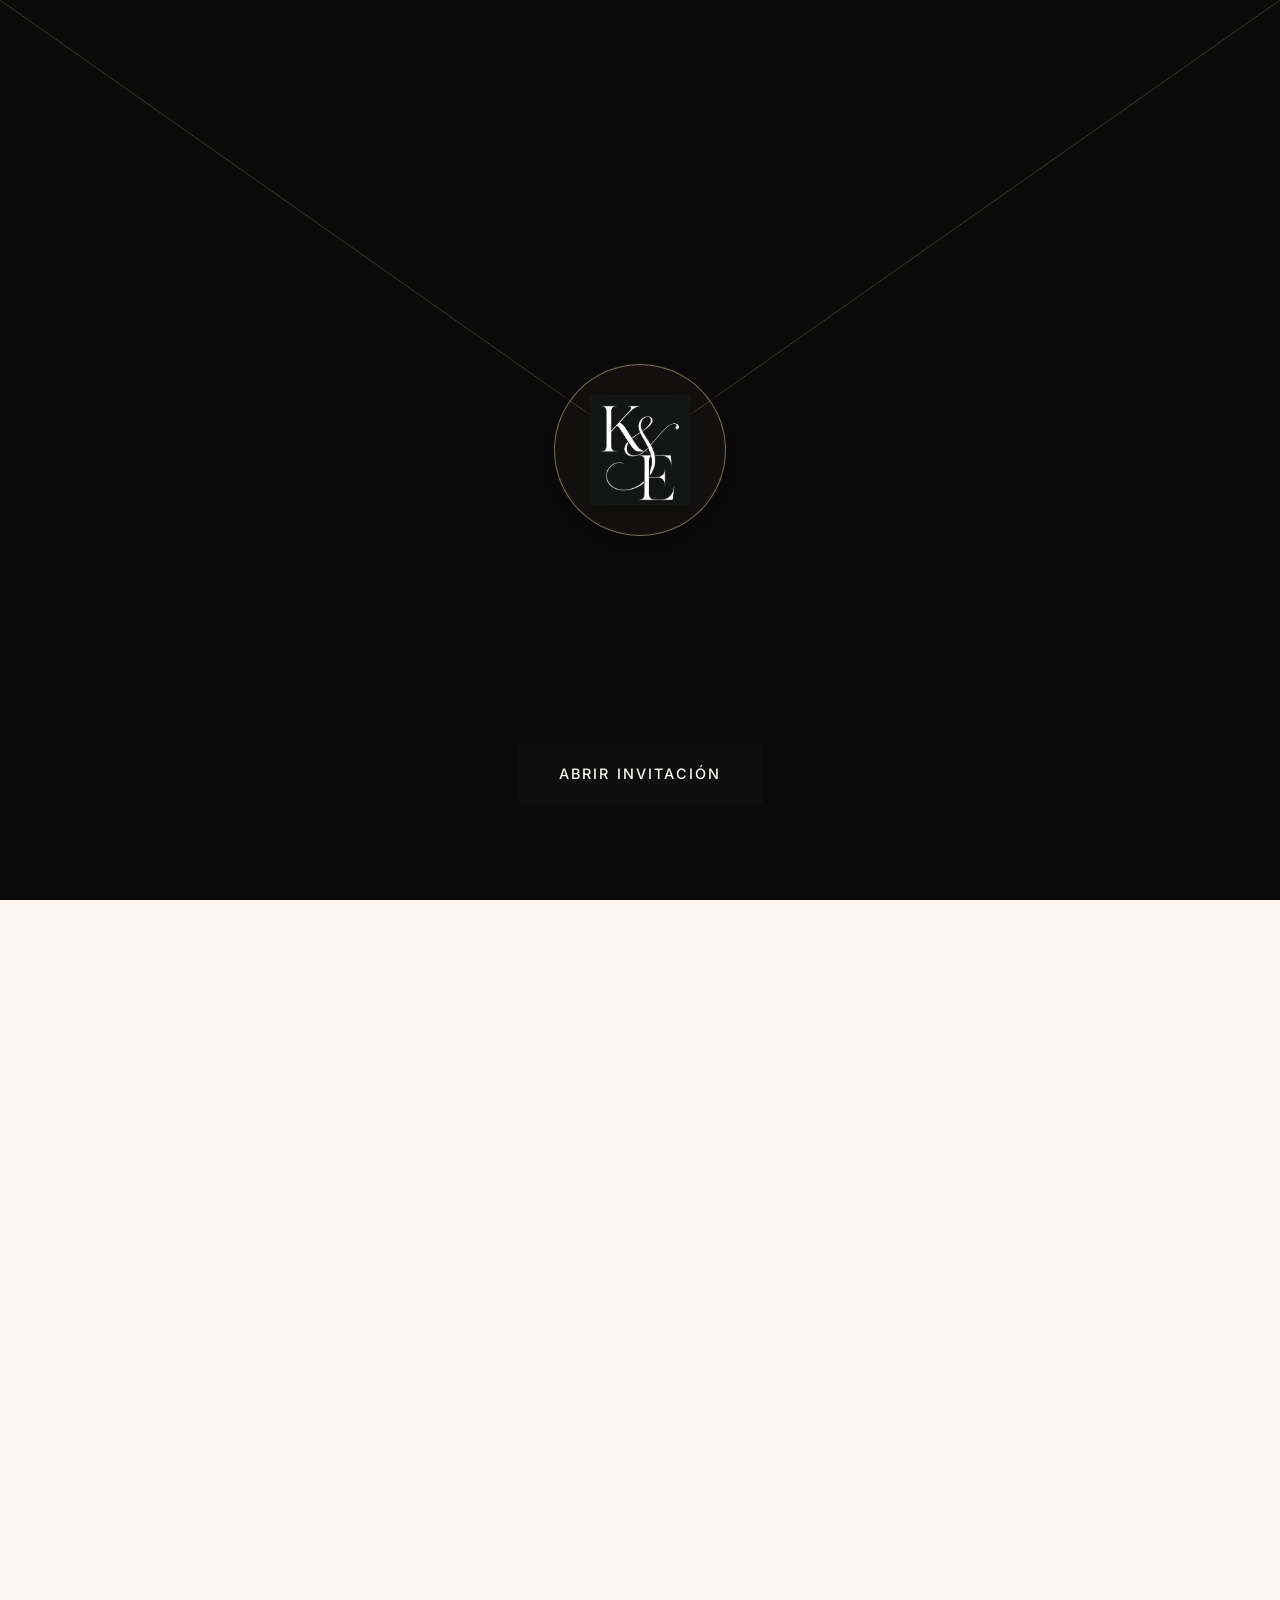
==== commit 0a8fb96e: "Movil: kicker save-date en exactamente 2 lineas - Salto de linea <br.kicker-break> activo solo en <=" ====
--- a/index.html
+++ b/index.html
@@ -118,7 +118,7 @@
     <div class="save-date__bg" aria-hidden="true"></div>
     <div class="save-date__overlay" aria-hidden="true"></div>
     <div class="save-date__inner">
-      <p class="kicker kicker--light save-date__kicker">Acompáñanos a celebrar el día más importante de nuestras vidas</p>
+      <p class="kicker kicker--light save-date__kicker">Acompáñanos a celebrar el día <br class="kicker-break">más importante de nuestras vidas</p>
 
       <div class="save-date__body">
       <p class="save-date__date">Domingo 16 de agosto de 2026 · 4:00 PM</p>
--- a/styles/main.css
+++ b/styles/main.css
@@ -336,6 +336,9 @@
   margin: 0 var(--s-3);
   color: var(--gold);
 }
+
+/* Salto de línea que solo se activa en móvil (ver media query) */
+.kicker-break { display: none; }
 
 .kicker--light {
   color: var(--on-photo-secondary);
@@ -772,8 +775,6 @@
   position: relative;
   min-height: 100vh;
   min-height: 100svh;
-  display: flex;
-  align-items: stretch;
   padding: clamp(var(--s-8), 7vw, var(--s-12)) var(--gutter) clamp(var(--s-10), 8vw, var(--s-14));
   background: var(--black);
   color: var(--paper);
@@ -803,7 +804,6 @@
 }
 
 .save-date__inner {
-  flex: 1;
   width: 100%;
   max-width: 60rem;
   margin: 0 auto;
@@ -822,11 +822,10 @@
   line-height: 1.6;
 }
 
-/* Cuerpo (fecha → botón) anclado al fondo de la sección: la mitad superior
+/* Cuerpo (fecha → botón) empujado a la mitad inferior: la mitad superior
    (caras de los novios) queda despejada */
 .save-date__body {
-  margin-top: auto;
-  padding-top: var(--s-8);
+  margin-top: 52vh;
   display: flex;
   flex-direction: column;
   align-items: center;
@@ -855,6 +854,9 @@
     white-space: normal;
     max-width: 22ch;
     line-height: 1.7;
+  }
+  .save-date__body {
+    margin-top: 44vh;
   }
 }
 
@@ -1133,6 +1135,8 @@
   width: 100%;
   height: 100%;
   object-fit: cover;
+  /* Forzar blanco y negro real (evita el "bleeding" de color del archivo) */
+  filter: grayscale(1) contrast(1.04);
 }
 
 .venue__copy {
@@ -2062,6 +2066,116 @@
 }
 
 /* -----------------------------
+   21d. AUDIT MÓVIL · Centrar TODOS los textos (solo móvil)
+   Emil: en móvil la columna es una sola; el contenido debe vivir
+   centrado, con medida (ch) y ritmo consistente. Nada de sangrías
+   heredadas del layout de escritorio.
+   ----------------------------- */
+@media (max-width: 768px) {
+  /* Kickers largos con dots: que los dots flanqueen TODO el bloque
+     (centrados vertical y horizontalmente), aunque el texto se parta
+     en varias líneas. Antes los dots se pegaban al inicio/fin de renglón. */
+  .kicker {
+    display: flex;
+    flex-wrap: nowrap;
+    align-items: center;
+    justify-content: center;
+    gap: var(--s-3);
+  }
+  .kicker::before,
+  .kicker::after {
+    margin: 0;
+    flex-shrink: 0;
+  }
+
+  /* "Acompáñanos a celebrar…": forzar exactamente 2 líneas en móvil */
+  .kicker-break { display: inline; }
+  .save-date__kicker {
+    max-width: none;
+    letter-spacing: 0.08em;
+  }
+
+  /* Bloques de copy: pasar de alineado a la izquierda → centrado */
+  .story__copy,
+  .venue__copy,
+  .dress__copy,
+  .music-suggestion__copy,
+  .gallery-teaser__copy,
+  .gallery-teaser__copy {
+    align-items: center;
+    text-align: center;
+    max-width: 100%;
+    margin-inline: auto;
+  }
+
+  /* Cuerpos con medida tipográfica: centrados y con ancho cómodo */
+  .story__heading,
+  .story__body,
+  .dress__lead,
+  .dress__note,
+  .dress__copy p,
+  .music-suggestion__copy p,
+  .gallery-teaser__copy p,
+  .venue__address {
+    max-width: 36ch;
+    margin-inline: auto;
+  }
+
+  /* Botones dentro de copy: centrados (no pegados a la izquierda) */
+  .venue__copy .btn,
+  .dress__copy .btn,
+  .gallery-teaser__copy .btn,
+  .music-suggestion__form .btn,
+  .auth-gate__form .btn,
+  .btn--google {
+    align-self: center;
+  }
+
+  /* Venue: detalle y dirección centrados */
+  .venue__detail { text-align: center; }
+
+  /* Dress code: reglas Ellas/Ellos apiladas y centradas */
+  .dress__rules { align-items: center; }
+  .dress__rule {
+    grid-template-columns: 1fr;
+    justify-items: center;
+    text-align: center;
+    gap: var(--s-1);
+  }
+  .dress__rule-label { padding-top: 0; }
+
+  /* Itinerario: apilar hora + descripción, todo centrado */
+  .agenda__item {
+    grid-template-columns: 1fr;
+    justify-items: center;
+    text-align: center;
+    gap: var(--s-1);
+    padding: var(--s-4) 0;
+  }
+  .agenda__body h4 { margin-bottom: 0; }
+
+  /* Música: gate y formulario centrados */
+  .music-suggestion__form { align-items: center; }
+  .auth-gate { align-items: center; text-align: center; margin-inline: auto; }
+  .auth-gate__form { align-items: center; }
+  .auth-gate__text,
+  .auth-gate__msg,
+  .song-feedback { text-align: center; }
+
+  /* Galería (gallery.html): controles centrados */
+  .gallery-upload { justify-content: center; }
+  .gallery-upload__status { text-align: center; }
+
+  /* RSVP: etiquetas, mensajes y campos centrados */
+  .rsvp__form .form-group { align-items: center; }
+  .rsvp__form .form-group label { text-align: center; }
+  .rsvp__form .form-group input,
+  .rsvp__form .form-group textarea { text-align: center; }
+  .rsvp__thanks { text-align: center; }
+  .form-mock-note { text-align: center; }
+}
+
+/* -----------------------------
    22. MOVIMIENTO REDUCIDO
    ----------------------------- */
 
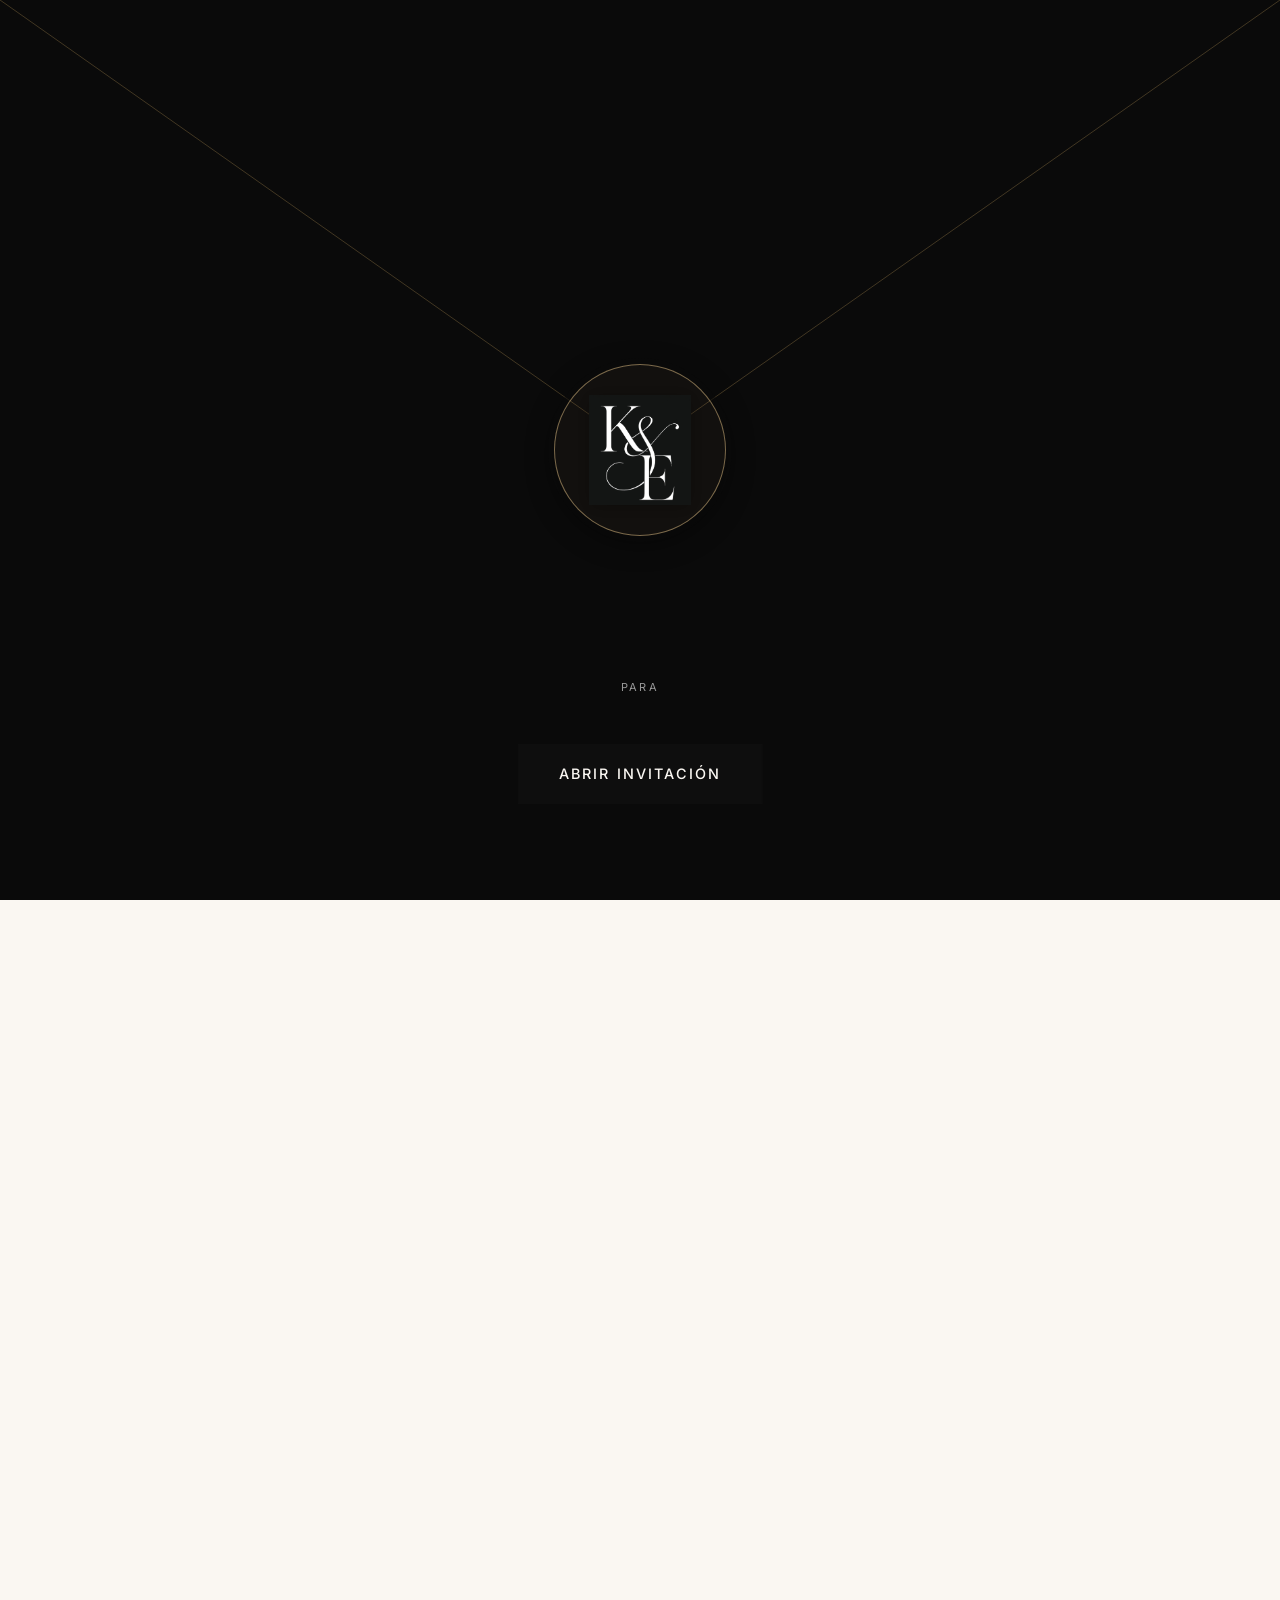
==== commit 018fcf6d: "RSVP funcional + invitaciones personalizadas por token RSVP (opcion A): - Detras de login con Google" ====
--- a/index.html
+++ b/index.html
@@ -48,6 +48,10 @@
     </div>
 
     <div class="entry-overlay__content">
+      <p class="entry-guest" id="entry-guest" hidden>
+        <span class="entry-guest__label">Para</span>
+        <span class="entry-guest__name" id="entry-guest-name"></span>
+      </p>
       <button class="btn btn--solid" id="btn-open-invite">Abrir Invitación</button>
     </div>
   </div>
@@ -358,6 +362,18 @@
       <p class="section__sub">Por favor confirma antes del <strong>19 de julio de 2026</strong>.</p>
     </header>
 
+    <!-- Gate de login (visible sin sesión) -->
+    <div class="auth-gate auth-gate--center" data-auth-gate hidden>
+      <p class="auth-gate__text">Inicia sesión con Google para confirmar tu asistencia.</p>
+      <button type="button" class="btn btn--google" data-google-login>
+        <svg class="g-icon" width="18" height="18" viewBox="0 0 18 18" aria-hidden="true"><path fill="#4285F4" d="M17.64 9.2c0-.64-.06-1.25-.16-1.84H9v3.48h4.84a4.14 4.14 0 0 1-1.8 2.72v2.26h2.92c1.7-1.57 2.68-3.88 2.68-6.62z"/><path fill="#34A853" d="M9 18c2.43 0 4.47-.8 5.96-2.18l-2.92-2.26c-.8.54-1.84.86-3.04.86-2.34 0-4.32-1.58-5.02-3.7H.96v2.34A9 9 0 0 0 9 18z"/><path fill="#FBBC05" d="M3.98 10.72a5.4 5.4 0 0 1 0-3.44V4.94H.96a9 9 0 0 0 0 8.12l3.02-2.34z"/><path fill="#EA4335" d="M9 3.58c1.32 0 2.5.46 3.44 1.35l2.58-2.58A9 9 0 0 0 .96 4.94l3.02 2.34C4.68 5.16 6.66 3.58 9 3.58z"/></svg>
+        Continuar con Google
+      </button>
+      <p class="auth-gate__msg" data-auth-msg aria-live="polite"></p>
+    </div>
+
+    <!-- Formulario (visible con sesión) -->
+    <div data-auth-protected hidden>
     <form class="rsvp__form" id="rsvp-form" novalidate>
       <!-- Selector de asistencia -->
       <div class="form-group">
@@ -390,7 +406,7 @@
 
         <div class="form-group">
           <label for="email">Correo electrónico</label>
-          <input type="email" id="email" name="email" placeholder="tucorreo@ejemplo.com" autocomplete="email">
+          <input type="email" id="email" name="email" placeholder="tucorreo@ejemplo.com" autocomplete="email" readonly>
         </div>
 
         <div class="form-group">
@@ -427,6 +443,8 @@
 
       <p class="form-mock-note">Tu confirmación ayuda a Karlita y Edgardo a planificar mejor los detalles.</p>
     </form>
+    <p class="rsvp__done" id="rsvp-done" hidden>¡Gracias! Tu respuesta quedó registrada. Puedes actualizarla cuando quieras.</p>
+    </div>
   </section>
 
   <!-- ─────────────────────────────────────────────
--- a/styles/main.css
+++ b/styles/main.css
@@ -218,6 +218,32 @@
   padding: 1.15rem 2.5rem;
   font-size: 0.9rem;
   letter-spacing: 0.15em;
+}
+
+/* Nombre del invitado (invitación personalizada por token) */
+.entry-guest {
+  display: flex;
+  flex-direction: column;
+  align-items: center;
+  gap: var(--s-2);
+  margin-bottom: var(--s-7);
+}
+
+.entry-guest__label {
+  font-family: var(--font-body);
+  font-size: var(--type-kicker);
+  letter-spacing: var(--tracking-display);
+  text-transform: uppercase;
+  color: var(--on-photo-muted);
+}
+
+.entry-guest__name {
+  font-family: var(--font-italic);
+  font-style: italic;
+  font-size: clamp(1.5rem, 4vw, 2.375rem);
+  line-height: 1.15;
+  color: var(--gold-light);
+  text-shadow: var(--text-shadow-soft);
 }
 
 /* ---- Solapa: SOLO líneas + sello (sin fondo). Rota como una solapa ---- */
@@ -1584,6 +1610,21 @@
   min-width: 16rem;
 }
 
+.form-group input[readonly] {
+  color: var(--grey-500);
+  cursor: not-allowed;
+}
+
+.rsvp__done {
+  max-width: 28rem;
+  margin: var(--s-6) auto 0;
+  text-align: center;
+  font-family: var(--font-italic);
+  font-style: italic;
+  font-size: clamp(1.125rem, 1.6vw, 1.375rem);
+  color: var(--gold-dark);
+}
+
 .rsvp__form .form-mock-note {
   text-align: center;
 }
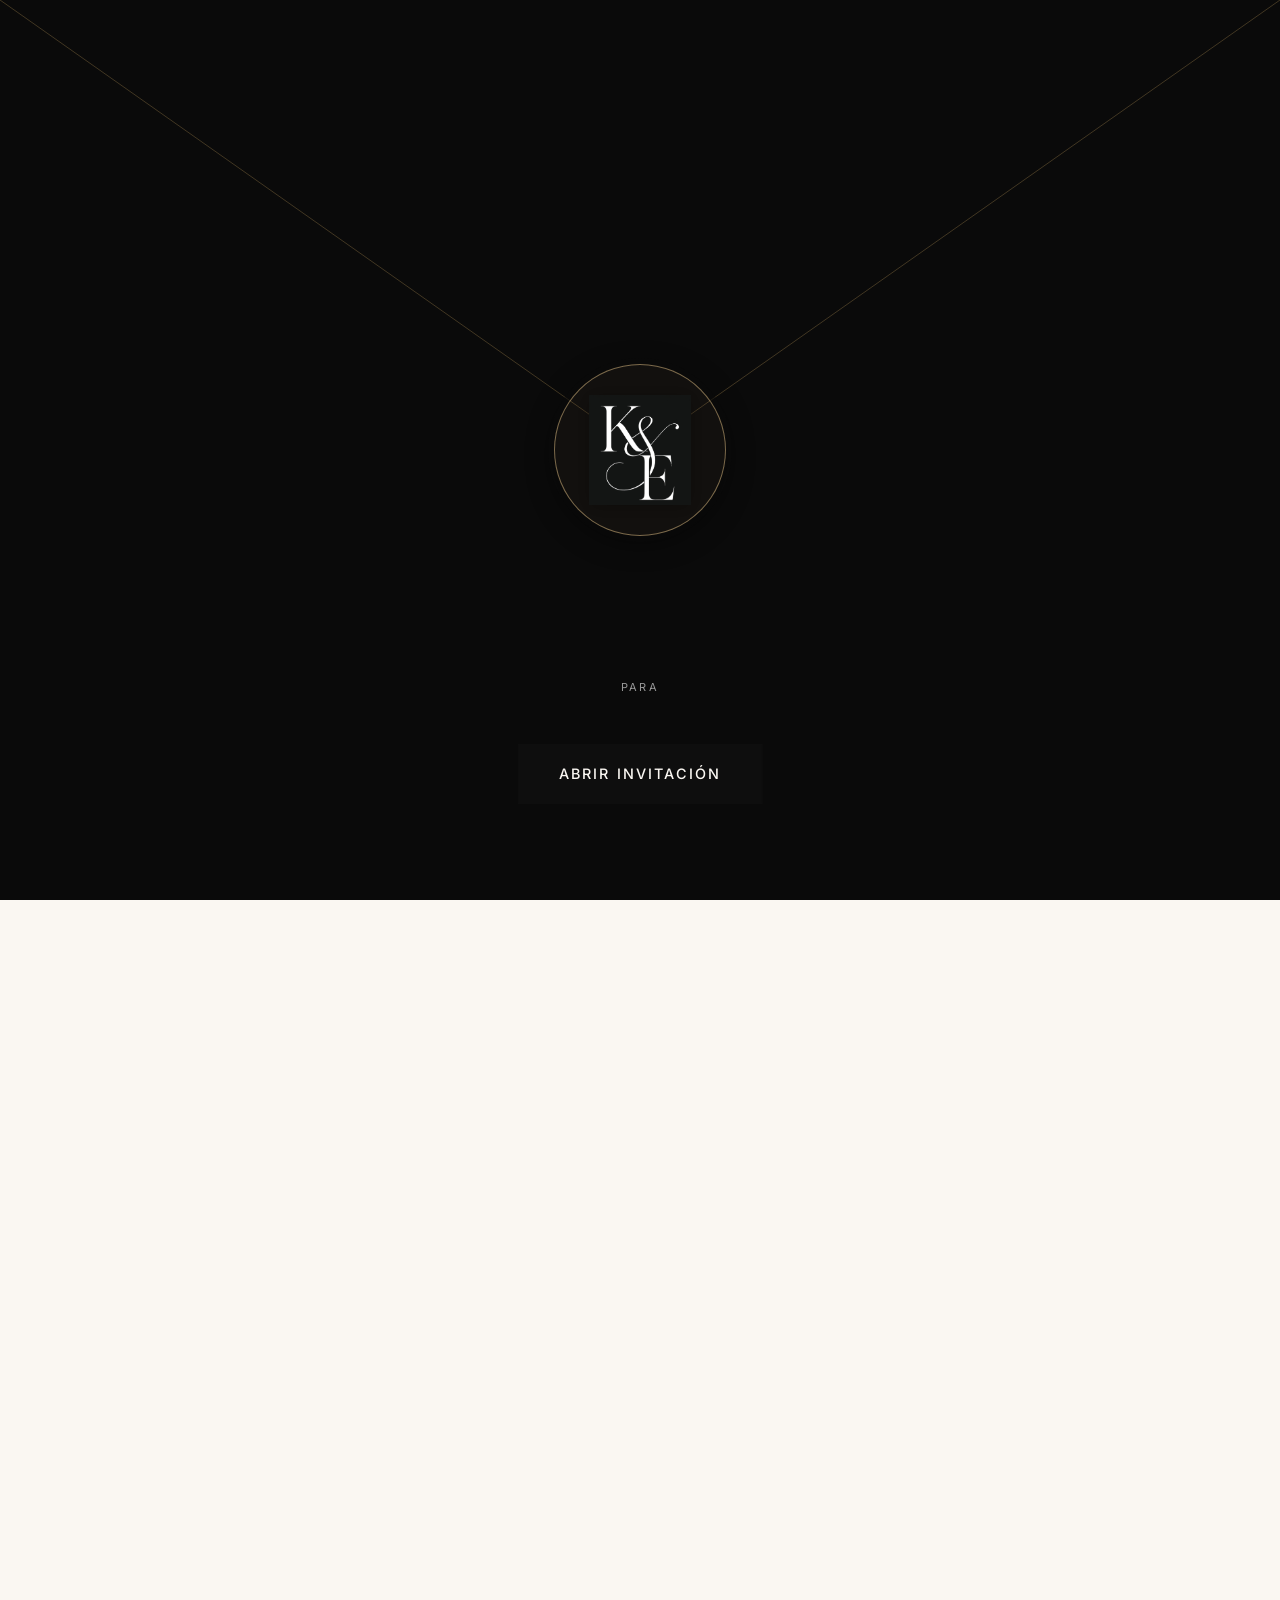
==== commit 034e67a5: "RSVP abierto sin login + menu de usuario + pagina de playlists - RSVP ya no exige sesion: nueva tabl" ====
--- a/index.html
+++ b/index.html
@@ -76,6 +76,40 @@
   </div>
 
   <!-- ─────────────────────────────────────────────
+       Menú de usuario · esquina superior izquierda
+       Sin sesión: iniciar con Google.
+       Con sesión: correo + cerrar sesión (+ panel admin si es super admin).
+       ───────────────────────────────────────────── -->
+  <div class="user-menu" id="user-menu">
+    <button class="user-menu__trigger" id="user-menu-trigger" type="button" aria-label="Cuenta" aria-haspopup="true" aria-expanded="false">
+      <svg width="20" height="20" viewBox="0 0 24 24" fill="none" stroke="currentColor" stroke-width="1.7" stroke-linecap="round" stroke-linejoin="round" aria-hidden="true"><path d="M19 21v-2a4 4 0 0 0-4-4H9a4 4 0 0 0-4 4v2"/><circle cx="12" cy="7" r="4"/></svg>
+    </button>
+
+    <div class="user-menu__panel" role="menu" aria-labelledby="user-menu-trigger">
+      <!-- Sin sesión -->
+      <div data-auth-gate hidden>
+        <button type="button" class="user-menu__item" data-google-login role="menuitem">
+          <svg class="g-icon" width="18" height="18" viewBox="0 0 18 18" aria-hidden="true"><path fill="#4285F4" d="M17.64 9.2c0-.64-.06-1.25-.16-1.84H9v3.48h4.84a4.14 4.14 0 0 1-1.8 2.72v2.26h2.92c1.7-1.57 2.68-3.88 2.68-6.62z"/><path fill="#34A853" d="M9 18c2.43 0 4.47-.8 5.96-2.18l-2.92-2.26c-.8.54-1.84.86-3.04.86-2.34 0-4.32-1.58-5.02-3.7H.96v2.34A9 9 0 0 0 9 18z"/><path fill="#FBBC05" d="M3.98 10.72a5.4 5.4 0 0 1 0-3.44V4.94H.96a9 9 0 0 0 0 8.12l3.02-2.34z"/><path fill="#EA4335" d="M9 3.58c1.32 0 2.5.46 3.44 1.35l2.58-2.58A9 9 0 0 0 .96 4.94l3.02 2.34C4.68 5.16 6.66 3.58 9 3.58z"/></svg>
+          Continuar con Google
+        </button>
+      </div>
+
+      <!-- Con sesión -->
+      <div data-auth-protected hidden>
+        <span class="user-menu__email" id="user-menu-email"></span>
+        <a class="user-menu__item user-menu__item--admin" id="user-menu-admin" href="/admin.html" role="menuitem" hidden>
+          <svg width="18" height="18" viewBox="0 0 24 24" fill="none" stroke="currentColor" stroke-width="1.7" stroke-linecap="round" stroke-linejoin="round" aria-hidden="true"><path d="M12 2l8 4v6c0 5-3.4 8.5-8 10-4.6-1.5-8-5-8-10V6z"/><path d="M9 12l2 2 4-4"/></svg>
+          Panel de administración
+        </a>
+        <button type="button" class="user-menu__item" data-logout role="menuitem">
+          <svg width="18" height="18" viewBox="0 0 24 24" fill="none" stroke="currentColor" stroke-width="1.7" stroke-linecap="round" stroke-linejoin="round" aria-hidden="true"><path d="M9 21H5a2 2 0 0 1-2-2V5a2 2 0 0 1 2-2h4"/><polyline points="16 17 21 12 16 7"/><line x1="21" y1="12" x2="9" y2="12"/></svg>
+          Cerrar sesión
+        </button>
+      </div>
+    </div>
+  </div>
+
+  <!-- ─────────────────────────────────────────────
        1. HERO · Tarjeta de invitación
        ───────────────────────────────────────────── -->
   <section class="hero" id="hero">
@@ -362,18 +396,8 @@
       <p class="section__sub">Por favor confirma antes del <strong>19 de julio de 2026</strong>.</p>
     </header>
 
-    <!-- Gate de login (visible sin sesión) -->
-    <div class="auth-gate auth-gate--center" data-auth-gate hidden>
-      <p class="auth-gate__text">Inicia sesión con Google para confirmar tu asistencia.</p>
-      <button type="button" class="btn btn--google" data-google-login>
-        <svg class="g-icon" width="18" height="18" viewBox="0 0 18 18" aria-hidden="true"><path fill="#4285F4" d="M17.64 9.2c0-.64-.06-1.25-.16-1.84H9v3.48h4.84a4.14 4.14 0 0 1-1.8 2.72v2.26h2.92c1.7-1.57 2.68-3.88 2.68-6.62z"/><path fill="#34A853" d="M9 18c2.43 0 4.47-.8 5.96-2.18l-2.92-2.26c-.8.54-1.84.86-3.04.86-2.34 0-4.32-1.58-5.02-3.7H.96v2.34A9 9 0 0 0 9 18z"/><path fill="#FBBC05" d="M3.98 10.72a5.4 5.4 0 0 1 0-3.44V4.94H.96a9 9 0 0 0 0 8.12l3.02-2.34z"/><path fill="#EA4335" d="M9 3.58c1.32 0 2.5.46 3.44 1.35l2.58-2.58A9 9 0 0 0 .96 4.94l3.02 2.34C4.68 5.16 6.66 3.58 9 3.58z"/></svg>
-        Continuar con Google
-      </button>
-      <p class="auth-gate__msg" data-auth-msg aria-live="polite"></p>
-    </div>
-
-    <!-- Formulario (visible con sesión) -->
-    <div data-auth-protected hidden>
+    <!-- Formulario de confirmación · abierto para todos (no requiere sesión) -->
+    <div class="rsvp__panel">
     <form class="rsvp__form" id="rsvp-form" novalidate>
       <!-- Selector de asistencia -->
       <div class="form-group">
@@ -405,8 +429,8 @@
         </div>
 
         <div class="form-group">
-          <label for="email">Correo electrónico</label>
-          <input type="email" id="email" name="email" placeholder="tucorreo@ejemplo.com" autocomplete="email" readonly>
+          <label for="email">Correo electrónico <span class="form-optional">(opcional)</span></label>
+          <input type="email" id="email" name="email" placeholder="tucorreo@ejemplo.com" autocomplete="email">
         </div>
 
         <div class="form-group">
@@ -472,6 +496,14 @@
 
       <!-- Contenido protegido (visible con sesión) -->
       <div class="auth-protected" data-auth-protected hidden>
+        <a class="playlist-link" href="/playlist.html">
+          <svg width="18" height="18" viewBox="0 0 24 24" fill="none" stroke="currentColor" stroke-width="1.8" stroke-linecap="round" stroke-linejoin="round" aria-hidden="true"><path d="M9 18V5l12-2v13"/><circle cx="6" cy="18" r="3"/><circle cx="18" cy="16" r="3"/></svg>
+          Ver las listas del día de la boda
+          <span class="playlist-link__arrow" aria-hidden="true">→</span>
+        </a>
+
+        <p class="music-divider">o sugiere la tuya</p>
+
         <form class="music-suggestion__form" id="song-form" novalidate>
           <div class="form-group">
             <label for="song-search">Buscar en Spotify</label>
--- a/styles/main.css
+++ b/styles/main.css
@@ -2217,6 +2217,323 @@
 }
 
 /* -----------------------------
+   23. MENÚ DE USUARIO (esquina superior izquierda)
+   Espejo del reproductor de música (esquina superior derecha):
+   mismo vidrio oscuro y borde dorado para cohesión.
+   ----------------------------- */
+
+.user-menu {
+  position: fixed;
+  top: clamp(0.75rem, 2vw, 1.5rem);
+  left: clamp(0.75rem, 2vw, 1.5rem);
+  z-index: 100;
+}
+
+.user-menu__trigger {
+  position: relative;
+  display: flex;
+  align-items: center;
+  justify-content: center;
+  width: 44px;
+  height: 44px;
+  border-radius: 50%;
+  color: var(--paper);
+  background: rgba(14, 14, 14, 0.88);
+  backdrop-filter: blur(16px);
+  -webkit-backdrop-filter: blur(16px);
+  border: 1px solid rgba(212, 181, 127, 0.3);
+  box-shadow: 0 4px 24px rgba(0, 0, 0, 0.4);
+  transition: border-color var(--t-base) var(--ease-out),
+              box-shadow var(--t-base) var(--ease-out),
+              transform var(--t-fast) var(--ease-out);
+}
+
+.user-menu__trigger:hover {
+  border-color: rgba(212, 181, 127, 0.6);
+  box-shadow: 0 6px 32px rgba(0, 0, 0, 0.5);
+}
+
+.user-menu__trigger:active {
+  transform: scale(0.95);
+}
+
+/* Punto dorado: indica que hay sesión activa */
+.user-menu__trigger::after {
+  content: "";
+  position: absolute;
+  top: 3px;
+  right: 3px;
+  width: 9px;
+  height: 9px;
+  border-radius: 50%;
+  background: var(--gold-light);
+  border: 2px solid #0A0A0A;
+  opacity: 0;
+  transform: scale(0.5);
+  transition: opacity var(--t-fast) var(--ease-out),
+              transform var(--t-fast) var(--ease-out);
+}
+
+body[data-authed="true"] .user-menu__trigger::after {
+  opacity: 1;
+  transform: scale(1);
+}
+
+.user-menu__panel {
+  position: absolute;
+  top: calc(100% + 8px);
+  left: 0;
+  min-width: 240px;
+  padding: var(--s-2);
+  background: rgba(14, 14, 14, 0.92);
+  backdrop-filter: blur(20px);
+  -webkit-backdrop-filter: blur(20px);
+  border: 1px solid rgba(212, 181, 127, 0.28);
+  border-radius: 12px;
+  box-shadow: 0 12px 40px rgba(0, 0, 0, 0.5);
+  transform-origin: top left;
+  opacity: 0;
+  transform: scale(0.96);
+  visibility: hidden;
+  transition: opacity var(--t-fast) var(--ease-out),
+              transform var(--t-fast) var(--ease-out),
+              visibility 0s linear var(--t-fast);
+}
+
+.user-menu[data-open="true"] .user-menu__panel {
+  opacity: 1;
+  transform: scale(1);
+  visibility: visible;
+  transition: opacity var(--t-base) var(--ease-out),
+              transform var(--t-base) var(--ease-out);
+}
+
+.user-menu__email {
+  display: block;
+  padding: var(--s-2) var(--s-3) var(--s-3);
+  font-size: var(--type-caption);
+  color: var(--on-photo-muted);
+  word-break: break-all;
+  border-bottom: 1px solid rgba(212, 181, 127, 0.15);
+  margin-bottom: var(--s-1);
+}
+
+.user-menu__item {
+  display: flex;
+  align-items: center;
+  gap: var(--s-3);
+  width: 100%;
+  padding: 0.7rem var(--s-3);
+  border-radius: 7px;
+  color: var(--paper);
+  font-family: var(--font-body);
+  font-size: var(--type-small);
+  font-weight: 500;
+  letter-spacing: 0.01em;
+  text-align: left;
+  transition: background-color var(--t-fast) var(--ease);
+}
+
+.user-menu__item:hover {
+  background: rgba(212, 181, 127, 0.12);
+}
+
+.user-menu__item:active {
+  transform: scale(0.98);
+}
+
+.user-menu__item svg {
+  flex-shrink: 0;
+}
+
+.user-menu__item--admin {
+  color: var(--gold-light);
+}
+
+.user-menu__item--admin svg {
+  color: var(--gold-light);
+}
+
+@media (hover: hover) and (pointer: fine) {
+  .user-menu__item { transition: background-color var(--t-fast) var(--ease), transform var(--t-fast) var(--ease-out); }
+}
+
+/* -----------------------------
+   24. LINK A PLAYLIST (sección música, con sesión)
+   ----------------------------- */
+
+.playlist-link {
+  display: inline-flex;
+  align-items: center;
+  gap: var(--s-3);
+  margin-bottom: var(--s-6);
+  padding: var(--s-4) var(--s-5);
+  border: 1px solid var(--gold);
+  border-radius: 6px;
+  background: rgba(212, 181, 127, 0.06);
+  color: var(--ink);
+  font-weight: 500;
+  letter-spacing: var(--tracking-wide);
+  transition: background-color var(--t-fast) var(--ease-out),
+              transform var(--t-fast) var(--ease-out);
+}
+
+.playlist-link:hover {
+  background: rgba(212, 181, 127, 0.16);
+}
+
+.playlist-link:active {
+  transform: scale(0.99);
+}
+
+.playlist-link svg {
+  color: var(--gold-dark);
+  flex-shrink: 0;
+}
+
+.playlist-link__arrow {
+  margin-left: var(--s-2);
+  color: var(--gold-dark);
+}
+
+.music-divider {
+  display: flex;
+  align-items: center;
+  gap: var(--s-4);
+  margin: var(--s-6) 0;
+  color: var(--grey-500);
+  font-size: var(--type-caption);
+  font-style: italic;
+}
+
+.music-divider::before,
+.music-divider::after {
+  content: "";
+  flex: 1;
+  height: 1px;
+  background: var(--grey-200);
+}
+
+.form-optional {
+  color: var(--grey-300);
+  font-weight: 400;
+  text-transform: none;
+  letter-spacing: 0;
+}
+
+/* -----------------------------
+   25. PÁGINA DE PLAYLIST (playlist.html)
+   ----------------------------- */
+
+.playlist-page {
+  background: var(--paper);
+  min-height: 100vh;
+  max-width: 56rem;
+  margin: 0 auto;
+  padding: clamp(var(--s-12), 10vw, var(--s-16)) var(--gutter) var(--s-16);
+}
+
+.playlist-page__head {
+  text-align: center;
+  margin-bottom: var(--s-10);
+}
+
+.playlist-page__back {
+  display: inline-block;
+  margin-bottom: var(--s-8);
+  font-size: var(--type-small);
+  color: var(--grey-500);
+  letter-spacing: var(--tracking-wide);
+  transition: color var(--t-fast) var(--ease);
+}
+
+.playlist-page__back:hover {
+  color: var(--gold-dark);
+}
+
+.playlist-embed {
+  border-radius: 12px;
+  overflow: hidden;
+  box-shadow: 0 8px 40px rgba(0, 0, 0, 0.12);
+  margin-bottom: var(--s-14);
+}
+
+.playlist-embed iframe {
+  display: block;
+  border: 0;
+}
+
+.playlist-approved .section__head {
+  margin-bottom: var(--s-8);
+}
+
+.playlist-songs {
+  display: grid;
+  grid-template-columns: repeat(auto-fill, minmax(260px, 1fr));
+  gap: var(--s-3);
+}
+
+.playlist-song {
+  display: flex;
+  align-items: center;
+  gap: var(--s-4);
+  padding: var(--s-3);
+  border: 1px solid var(--grey-200);
+  border-radius: 8px;
+  background: var(--white);
+  opacity: 0;
+  transform: translateY(8px);
+  animation: playlist-fade 360ms var(--ease-out) forwards;
+  animation-delay: calc(var(--i, 0) * 45ms);
+}
+
+@keyframes playlist-fade {
+  to { opacity: 1; transform: translateY(0); }
+}
+
+.playlist-song__art {
+  width: 56px;
+  height: 56px;
+  border-radius: 4px;
+  object-fit: cover;
+  background: var(--grey-100);
+  flex-shrink: 0;
+}
+
+.playlist-song__meta {
+  display: flex;
+  flex-direction: column;
+  min-width: 0;
+}
+
+.playlist-song__name {
+  font-weight: 500;
+  color: var(--ink);
+  white-space: nowrap;
+  overflow: hidden;
+  text-overflow: ellipsis;
+}
+
+.playlist-song__artist {
+  font-size: var(--type-small);
+  color: var(--grey-500);
+  white-space: nowrap;
+  overflow: hidden;
+  text-overflow: ellipsis;
+}
+
+.playlist-empty {
+  text-align: center;
+  color: var(--grey-500);
+  font-style: italic;
+  padding: var(--s-10) 0;
+}
+
+@media (max-width: 480px) {
+  .playlist-songs { grid-template-columns: 1fr; }
+}
+
+/* -----------------------------
    22. MOVIMIENTO REDUCIDO
    ----------------------------- */
 
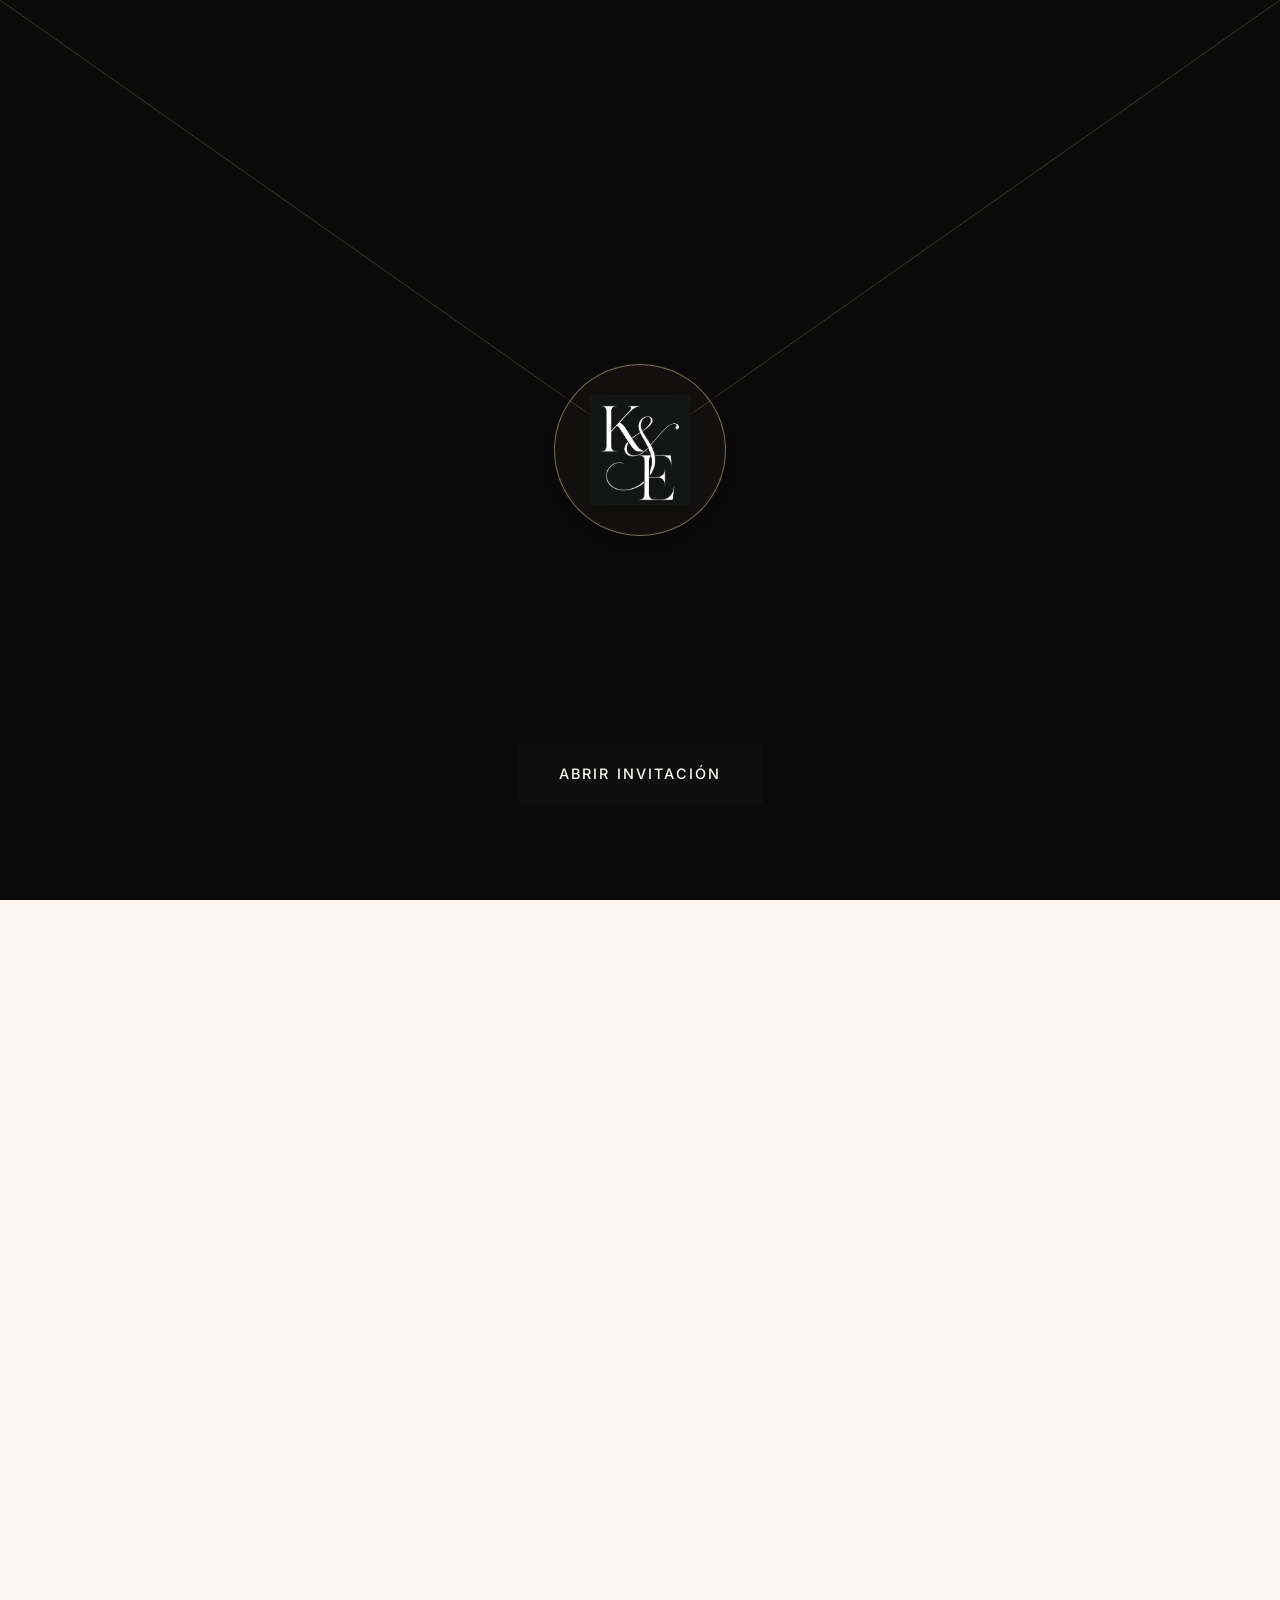
==== commit c14b3798: "Fix: gates de login persistentes + mover canciones a playlist.html Causa raiz: el atributo hidden no" ====
--- a/index.html
+++ b/index.html
@@ -482,38 +482,9 @@
     <div class="music-suggestion__copy">
       <p class="kicker">Tu canción para la fiesta</p>
       <h2 class="section__title">Sugiere una canción</h2>
-      <p>Cuéntanos qué quieres bailar esa noche. Karlita y Edgardo revisan cada sugerencia antes de agregarla al playlist.</p>
-
-      <!-- Gate de login (visible sin sesión) -->
-      <div class="auth-gate" data-auth-gate hidden>
-        <p class="auth-gate__text">Inicia sesión con Google para sugerir canciones.</p>
-        <button type="button" class="btn btn--google" data-google-login>
-          <svg class="g-icon" width="18" height="18" viewBox="0 0 18 18" aria-hidden="true"><path fill="#4285F4" d="M17.64 9.2c0-.64-.06-1.25-.16-1.84H9v3.48h4.84a4.14 4.14 0 0 1-1.8 2.72v2.26h2.92c1.7-1.57 2.68-3.88 2.68-6.62z"/><path fill="#34A853" d="M9 18c2.43 0 4.47-.8 5.96-2.18l-2.92-2.26c-.8.54-1.84.86-3.04.86-2.34 0-4.32-1.58-5.02-3.7H.96v2.34A9 9 0 0 0 9 18z"/><path fill="#FBBC05" d="M3.98 10.72a5.4 5.4 0 0 1 0-3.44V4.94H.96a9 9 0 0 0 0 8.12l3.02-2.34z"/><path fill="#EA4335" d="M9 3.58c1.32 0 2.5.46 3.44 1.35l2.58-2.58A9 9 0 0 0 .96 4.94l3.02 2.34C4.68 5.16 6.66 3.58 9 3.58z"/></svg>
-          Continuar con Google
-        </button>
-        <p class="auth-gate__msg" data-auth-msg aria-live="polite"></p>
-      </div>
-
-      <!-- Contenido protegido (visible con sesión) -->
-      <div class="auth-protected" data-auth-protected hidden>
-        <a class="playlist-link" href="/playlist.html">
-          <svg width="18" height="18" viewBox="0 0 24 24" fill="none" stroke="currentColor" stroke-width="1.8" stroke-linecap="round" stroke-linejoin="round" aria-hidden="true"><path d="M9 18V5l12-2v13"/><circle cx="6" cy="18" r="3"/><circle cx="18" cy="16" r="3"/></svg>
-          Ver las listas del día de la boda
-          <span class="playlist-link__arrow" aria-hidden="true">→</span>
-        </a>
-
-        <p class="music-divider">o sugiere la tuya</p>
-
-        <form class="music-suggestion__form" id="song-form" novalidate>
-          <div class="form-group">
-            <label for="song-search">Buscar en Spotify</label>
-            <input type="text" id="song-search" name="song-search" placeholder="Nombre de la canción o artista">
-          </div>
-          <button type="submit" class="btn btn--ghost">Buscar</button>
-        </form>
-        <ul class="song-results" id="song-results" aria-live="polite"></ul>
-        <p class="song-feedback" id="song-feedback" aria-live="polite"></p>
-      </div>
+      <p>Cuéntanos qué quieres bailar esa noche. Escucha la playlist de la fiesta y déjanos tu sugerencia.</p>
+
+      <a class="btn btn--solid" href="/playlist.html">Ver la música y sugerir →</a>
     </div>
   </section>
 
--- a/styles/main.css
+++ b/styles/main.css
@@ -112,6 +112,11 @@
   margin: 0;
   padding: 0;
 }
+
+/* El atributo `hidden` debe ganar sobre cualquier `display` de autor
+   (p. ej. .auth-gate { display:flex }). Sin esto, los gates con display
+   propio nunca se ocultan aunque el JS marque hidden=true. */
+[hidden] { display: none !important; }
 
 html {
   box-sizing: border-box;
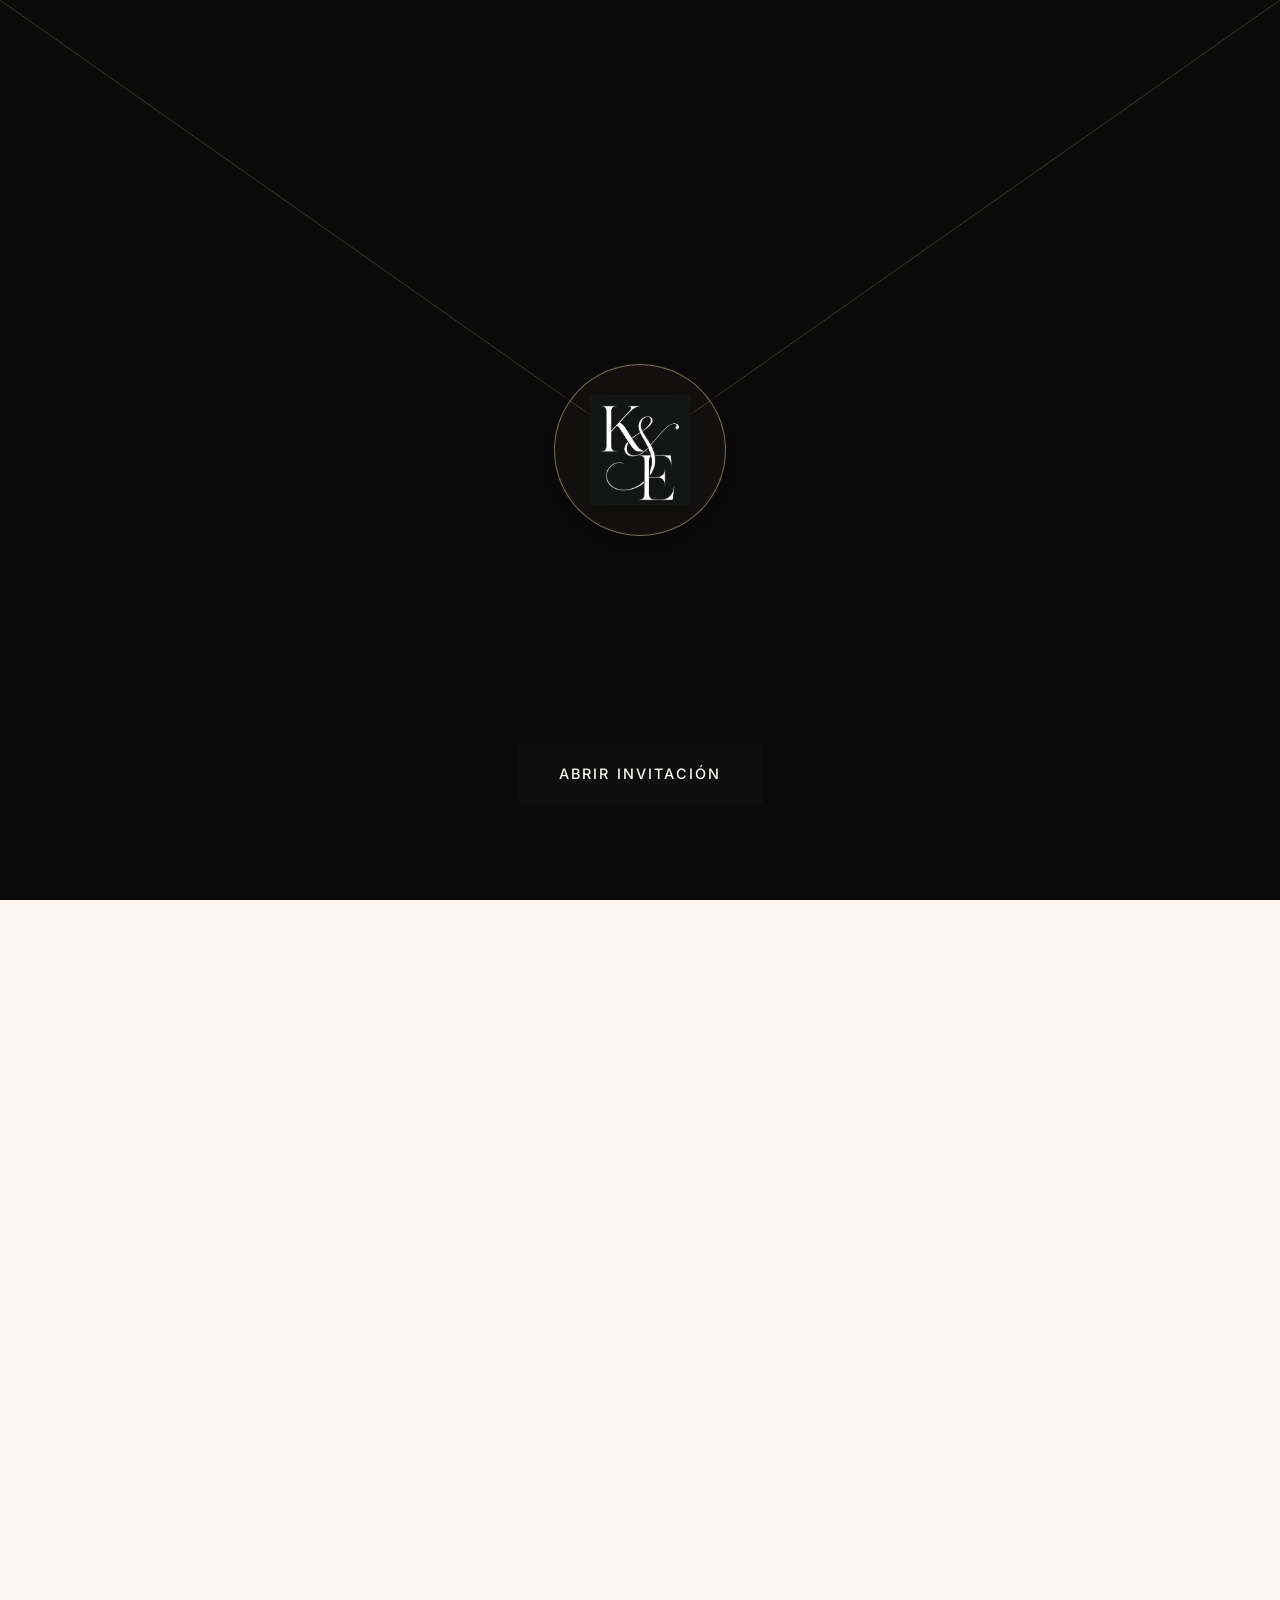
==== commit 1b11cd3c: "Fix: Hora de inicio corregida a 4:30 PM en Save the Date, cuenta regresiva y WhatsApp" ====
--- a/index.html
+++ b/index.html
@@ -159,7 +159,7 @@
       <p class="kicker kicker--light save-date__kicker">Acompáñanos a celebrar el día <br class="kicker-break">más importante de nuestras vidas</p>
 
       <div class="save-date__body">
-      <p class="save-date__date">Domingo 16 de agosto de 2026 · 4:00 PM</p>
+      <p class="save-date__date">Domingo 16 de agosto de 2026 · 4:30 PM</p>
       <p class="save-date__place">Hotel Hilton, San Salvador</p>
 
       <div class="timer" id="timer" aria-live="polite">
--- a/styles/main.css
+++ b/styles/main.css
@@ -1658,10 +1658,11 @@
 }
 
 .music-suggestion__copy {
-  padding: var(--s-16) var(--gutter);
+  padding: clamp(var(--s-12), 9vw, var(--s-16)) var(--gutter);
   display: flex;
   flex-direction: column;
   align-items: flex-start;
+  justify-content: center;
   max-width: 32rem;
 }
 
@@ -1718,10 +1719,11 @@
 }
 
 .gallery-teaser__copy {
-  padding: var(--s-16) var(--gutter);
+  padding: clamp(var(--s-12), 9vw, var(--s-16)) var(--gutter);
   display: flex;
   flex-direction: column;
   align-items: flex-start;
+  justify-content: center;
   max-width: 32rem;
   order: 1;
   margin-left: auto;
@@ -2015,6 +2017,7 @@
   display: flex;
   flex-wrap: wrap;
   align-items: center;
+  justify-content: center;
   gap: var(--s-4);
   padding-bottom: var(--s-8);
   border-bottom: 1px solid var(--grey-200);
@@ -2039,6 +2042,7 @@
 }
 
 .gallery-grid__item {
+  position: relative;
   aspect-ratio: 1;
   overflow: hidden;
   background: var(--grey-100);
@@ -2048,6 +2052,142 @@
   width: 100%;
   height: 100%;
   object-fit: cover;
+}
+
+.gallery-delete {
+  position: absolute;
+  top: var(--s-2);
+  right: var(--s-2);
+  display: flex;
+  align-items: center;
+  justify-content: center;
+  width: 30px;
+  height: 30px;
+  border-radius: 6px;
+  background: rgba(10,10,10,0.75);
+  color: #fff;
+  opacity: 0;
+  transition: opacity var(--t-fast) var(--ease-out), background var(--t-fast);
+}
+.gallery-grid__item:hover .gallery-delete { opacity: 1; }
+.gallery-delete:hover { background: #c0392b; }
+.gallery-delete:active { transform: scale(0.94); }
+
+/* Barra de selección */
+.gallery-toolbar {
+  display: flex;
+  flex-wrap: wrap;
+  align-items: center;
+  gap: var(--s-3);
+  margin-bottom: var(--s-5);
+}
+.gallery-select-actions {
+  display: flex;
+  flex-wrap: wrap;
+  align-items: center;
+  gap: var(--s-3);
+}
+.gallery-select-count {
+  font-size: var(--type-small);
+  color: var(--grey-500);
+}
+.gallery-btn-danger { color: #c0392b; border-color: rgba(192,57,43,.3); }
+.gallery-btn-danger:hover { background: rgba(192,57,43,.1); border-color: #c0392b; }
+
+/* Indicador de selección sobre cada foto */
+.gallery-check {
+  position: absolute;
+  top: var(--s-2);
+  left: var(--s-2);
+  display: flex;
+  align-items: center;
+  justify-content: center;
+  width: 26px;
+  height: 26px;
+  border-radius: 50%;
+  border: 2px solid rgba(255,255,255,0.9);
+  background: rgba(10,10,10,0.35);
+  color: transparent;
+  opacity: 0;
+  transition: opacity var(--t-fast) var(--ease-out), background var(--t-fast) var(--ease-out), color var(--t-fast);
+  pointer-events: none;
+}
+.gallery-grid.is-selecting .gallery-check { opacity: 1; }
+.gallery-grid.is-selecting .gallery-grid__item { cursor: pointer; }
+.gallery-grid:not(.is-selecting) .gallery-grid__item { cursor: zoom-in; }
+.gallery-grid__item.is-selected .gallery-check {
+  background: var(--gold);
+  border-color: var(--gold-light);
+  color: var(--white);
+}
+.gallery-grid__item.is-selected img {
+  outline: 3px solid var(--gold);
+  outline-offset: -3px;
+}
+
+/* Lightbox */
+.lightbox {
+  position: fixed;
+  inset: 0;
+  z-index: 200;
+  display: flex;
+  align-items: center;
+  justify-content: center;
+  padding: clamp(var(--s-4), 4vw, var(--s-10));
+  background: rgba(10,10,10,0.92);
+  animation: lightbox-in var(--t-base) var(--ease-out);
+}
+.lightbox__stage {
+  display: flex;
+  align-items: center;
+  justify-content: center;
+  max-width: 100%;
+  max-height: 100%;
+}
+.lightbox__img {
+  max-width: 90vw;
+  max-height: 86vh;
+  object-fit: contain;
+  box-shadow: 0 20px 60px rgba(0,0,0,0.5);
+  animation: lightbox-img-in var(--t-slow) var(--ease-out);
+}
+.lightbox__close,
+.lightbox__nav {
+  position: absolute;
+  display: flex;
+  align-items: center;
+  justify-content: center;
+  border: 0;
+  border-radius: 50%;
+  background: rgba(255,255,255,0.1);
+  color: var(--on-photo-primary);
+  cursor: pointer;
+  transition: transform var(--t-fast) var(--ease-out), background var(--t-fast) var(--ease-out);
+}
+.lightbox__close { top: var(--s-5); right: var(--s-5); width: 44px; height: 44px; }
+.lightbox__nav { top: 50%; transform: translateY(-50%); width: 48px; height: 48px; }
+.lightbox__nav--prev { left: var(--s-4); }
+.lightbox__nav--next { right: var(--s-4); }
+.lightbox__close:hover,
+.lightbox__nav:hover { background: rgba(255,255,255,0.22); }
+.lightbox__close:active { transform: scale(0.92); }
+.lightbox__nav--prev:active,
+.lightbox__nav--next:active { transform: translateY(-50%) scale(0.92); }
+.lightbox__download {
+  position: absolute;
+  bottom: var(--s-6);
+  left: 50%;
+  transform: translateX(-50%);
+}
+.lightbox__download:active { transform: translateX(-50%) scale(0.97); }
+
+@keyframes lightbox-in {
+  from { opacity: 0; }
+  to { opacity: 1; }
+}
+@keyframes lightbox-img-in {
+  from { opacity: 0; transform: scale(0.96); }
+  to { opacity: 1; transform: scale(1); }
 }
 
 .gallery-empty {
@@ -2262,26 +2402,14 @@
   transform: scale(0.95);
 }
 
-/* Punto dorado: indica que hay sesión activa */
-.user-menu__trigger::after {
-  content: "";
-  position: absolute;
-  top: 3px;
-  right: 3px;
-  width: 9px;
-  height: 9px;
-  border-radius: 50%;
-  background: var(--gold-light);
-  border: 2px solid #0A0A0A;
-  opacity: 0;
-  transform: scale(0.5);
-  transition: opacity var(--t-fast) var(--ease-out),
-              transform var(--t-fast) var(--ease-out);
-}
-
-body[data-authed="true"] .user-menu__trigger::after {
-  opacity: 1;
-  transform: scale(1);
+/* Silueta dorada cuando hay sesión activa */
+.user-menu__trigger svg {
+  transition: color var(--t-base) var(--ease-out);
+  color: var(--grey-300);
+}
+
+body[data-authed="true"] .user-menu__trigger svg {
+  color: var(--gold-light);
 }
 
 .user-menu__panel {
